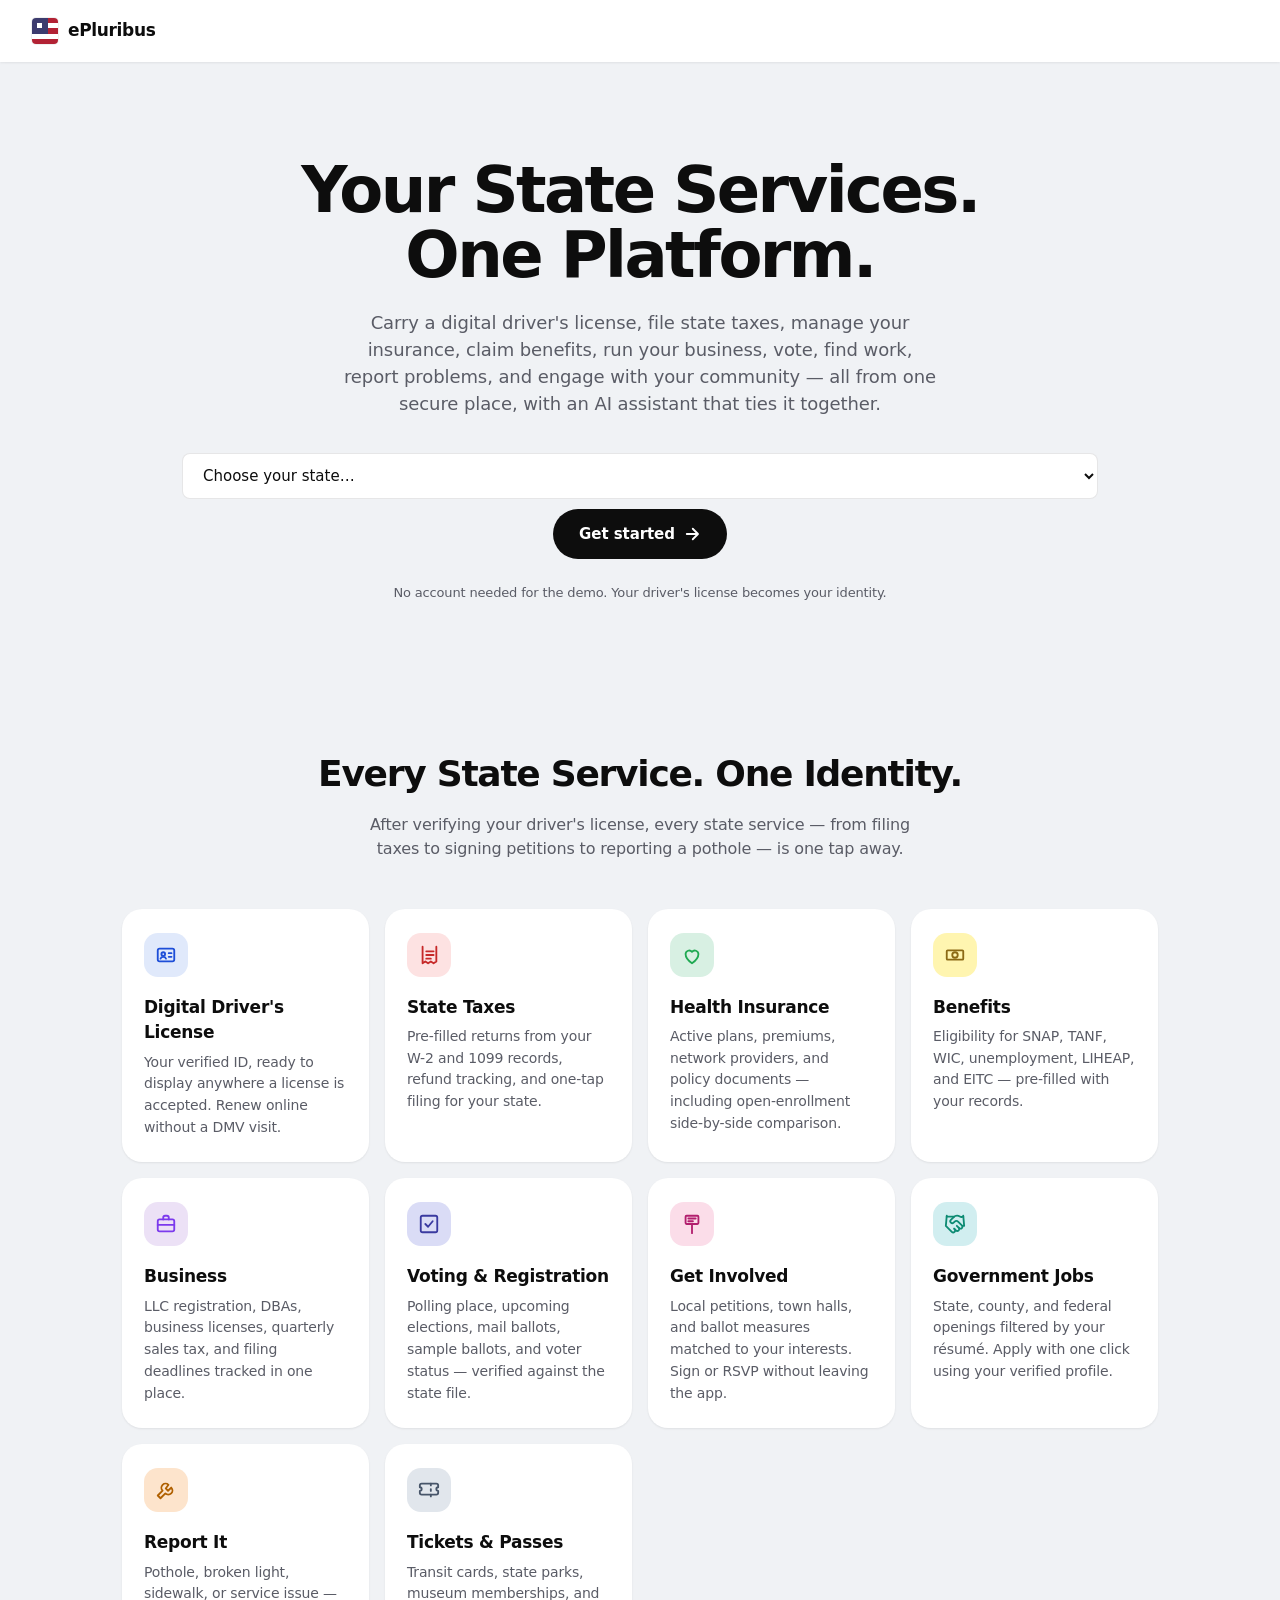
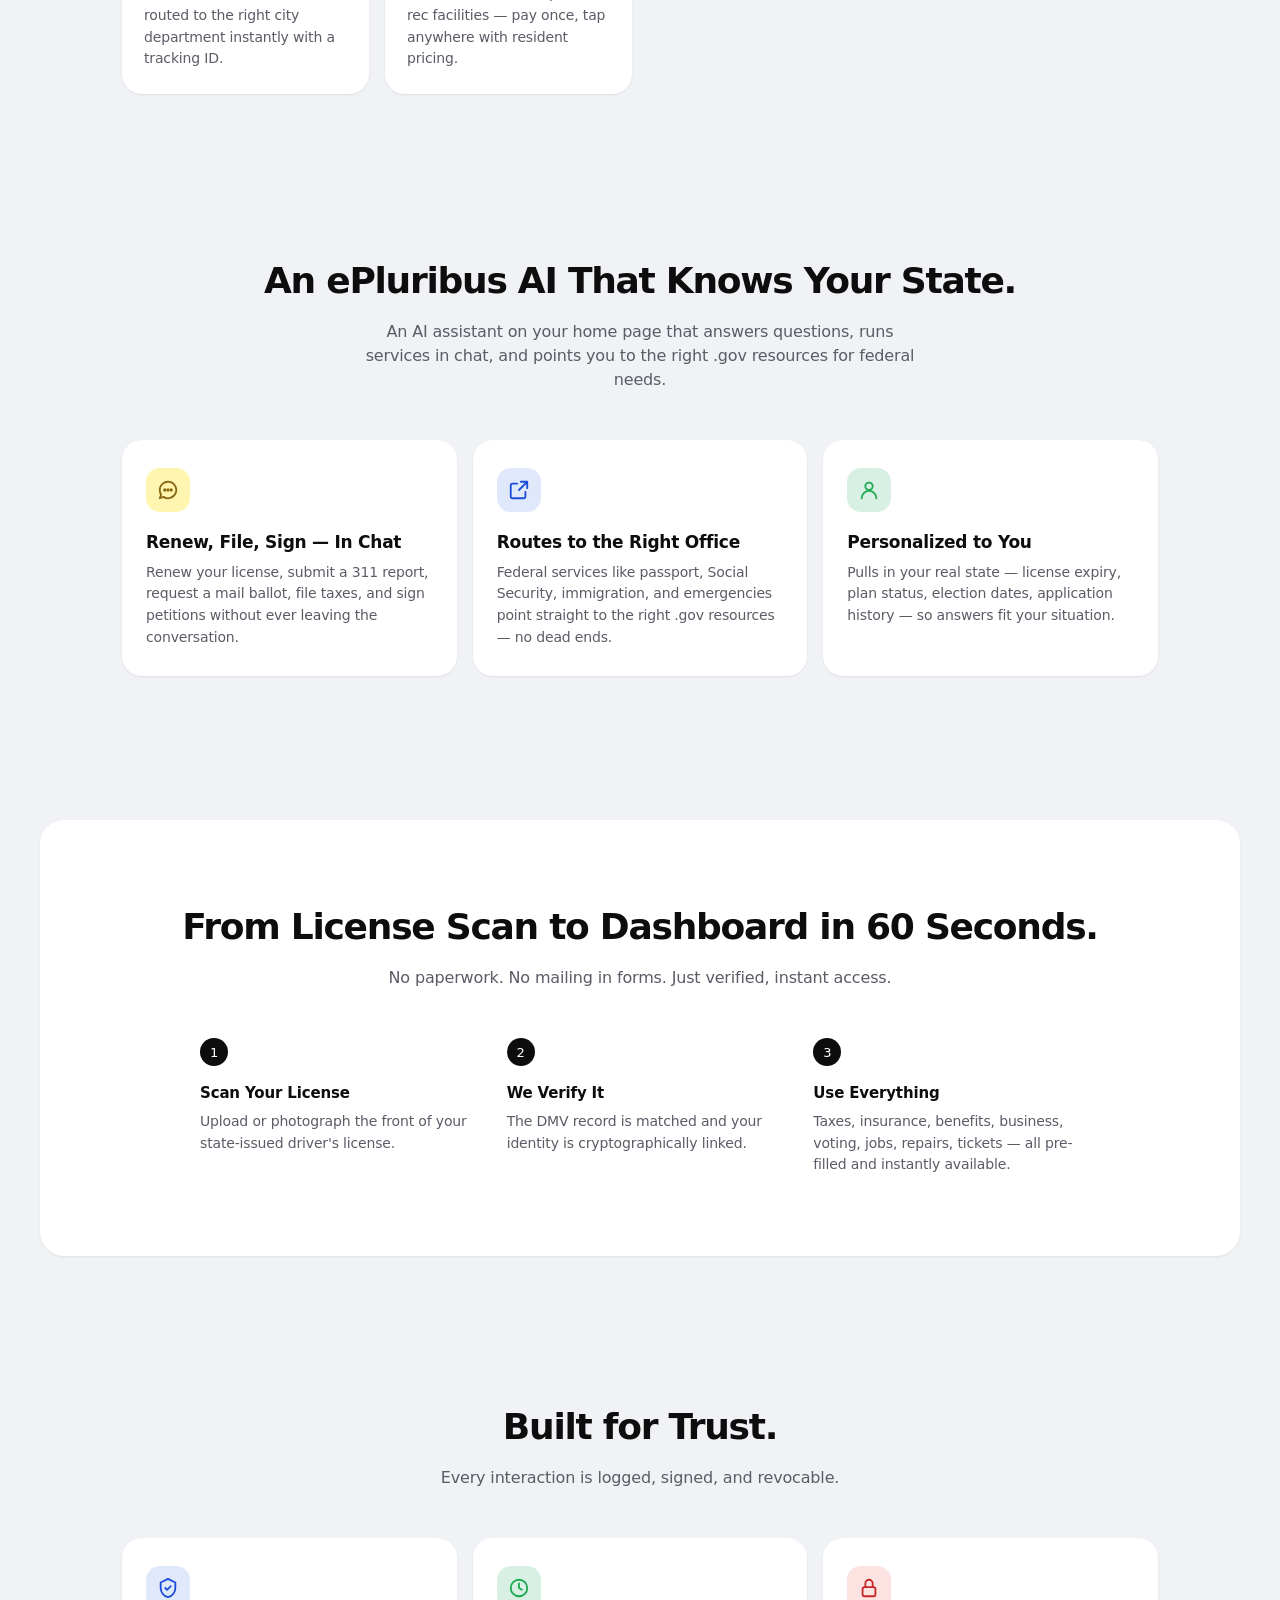
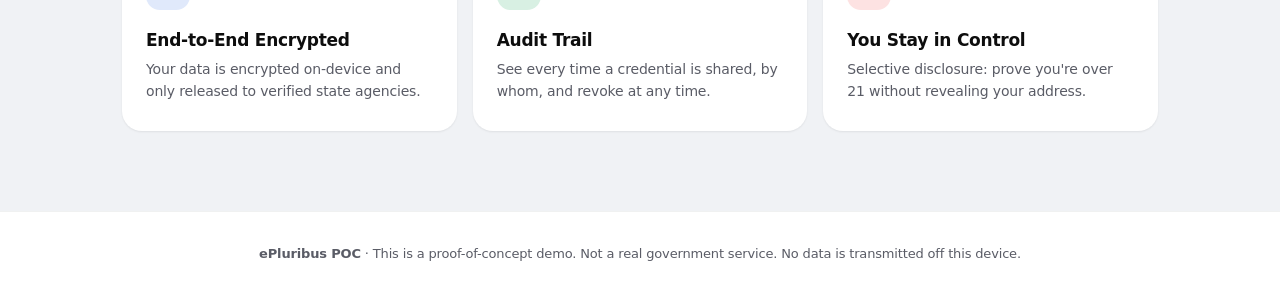
==== index.html @ 456b00ad "Initial commit: civic-usa-4 — chatbot-first dashboard variant Forked from civic-usa-3 (the tile-dash" ====
<!DOCTYPE html>
<html lang="en">
<head>
  <meta charset="UTF-8">
  <meta name="viewport" content="width=device-width, initial-scale=1.0">
  <title>ePluribus — Your state services in one place</title>
  <link rel="stylesheet" href="css/styles.css">
</head>
<body data-page="landing">
  <nav class="topnav">
    <div class="brand">
      <div class="brand-mark"><svg viewBox="0 0 25 25" xmlns="http://www.w3.org/2000/svg" aria-hidden="true"><rect width="15" height="15" fill="#3c3b6e"/><rect x="5" y="5" width="5" height="5" fill="#fff"/><rect x="15" width="10" height="5" fill="#b22234"/><rect x="15" y="5" width="10" height="5" fill="#fff"/><rect x="15" y="10" width="10" height="5" fill="#b22234"/><rect y="15" width="25" height="5" fill="#fff"/><rect y="20" width="25" height="5" fill="#b22234"/></svg></div>
      <span>ePluribus</span>
    </div>
  </nav>

  <main>
    <section class="hero">
      <h1>Your State Services.<br>One Platform.</h1>
      <p class="hero-sub">
        Carry a digital driver's license, file state taxes, manage your insurance, claim benefits, run your business, vote, find work, report problems, and engage with your community — all from one secure place, with an AI assistant that ties it together.
      </p>
      <div class="hero-cta">
        <select id="stateSelect" class="state-select" aria-label="Choose your state">
          <option value="">Choose your state…</option>
        </select>
        <button class="btn btn-primary btn-lg" onclick="startOnboarding()">
          Get started
          <svg width="18" height="18" viewBox="0 0 24 24" fill="none" stroke="currentColor" stroke-width="2.4" stroke-linecap="round" stroke-linejoin="round"><path d="M5 12h14M13 5l7 7-7 7"/></svg>
        </button>
      </div>
      <p class="text-muted text-sm mt-6">No account needed for the demo. Your driver's license becomes your identity.</p>
    </section>

    <section class="features" id="features">
      <h2 class="section-title">Every State Service. One Identity.</h2>
      <p class="section-sub">After verifying your driver's license, every state service — from filing taxes to signing petitions to reporting a pothole — is one tap away.</p>
      <div class="features-grid features-grid-flow">
        <div class="feature-card">
          <div class="feature-icon blue">
            <svg width="22" height="22" viewBox="0 0 24 24" fill="none" stroke="currentColor" stroke-width="2" stroke-linecap="round" stroke-linejoin="round"><rect x="3" y="5" width="18" height="14" rx="2"/><circle cx="9" cy="11" r="2"/><path d="M15 10h3M15 14h3M6 16c.5-1.5 2-2 3-2s2.5.5 3 2"/></svg>
          </div>
          <h3>Digital Driver's License</h3>
          <p>Your verified ID, ready to display anywhere a license is accepted. Renew online without a DMV visit.</p>
        </div>
        <div class="feature-card">
          <div class="feature-icon red">
            <svg width="22" height="22" viewBox="0 0 24 24" fill="none" stroke="currentColor" stroke-width="2" stroke-linecap="round" stroke-linejoin="round"><path d="M5 3v18l3-2 3 2 3-2 3 2 3-2V3"/><path d="M9 8h8M9 12h8M9 16h5"/></svg>
          </div>
          <h3>State Taxes</h3>
          <p>Pre-filled returns from your W-2 and 1099 records, refund tracking, and one-tap filing for your state.</p>
        </div>
        <div class="feature-card">
          <div class="feature-icon green">
            <svg width="22" height="22" viewBox="0 0 24 24" fill="none" stroke="currentColor" stroke-width="2" stroke-linecap="round" stroke-linejoin="round"><path d="M12 21s-7-4.5-7-10a4 4 0 0 1 7-2.5A4 4 0 0 1 19 11c0 5.5-7 10-7 10z"/></svg>
          </div>
          <h3>Health Insurance</h3>
          <p>Active plans, premiums, network providers, and policy documents — including open-enrollment side-by-side comparison.</p>
        </div>
        <div class="feature-card">
          <div class="feature-icon gold">
            <svg width="22" height="22" viewBox="0 0 24 24" fill="none" stroke="currentColor" stroke-width="2" stroke-linecap="round" stroke-linejoin="round"><rect x="3" y="7" width="18" height="10" rx="1"/><circle cx="12" cy="12" r="3"/></svg>
          </div>
          <h3>Benefits</h3>
          <p>Eligibility for SNAP, TANF, WIC, unemployment, LIHEAP, and EITC — pre-filled with your records.</p>
        </div>
        <div class="feature-card">
          <div class="feature-icon purple">
            <svg width="22" height="22" viewBox="0 0 24 24" fill="none" stroke="currentColor" stroke-width="2" stroke-linecap="round" stroke-linejoin="round"><rect x="3" y="7" width="18" height="13" rx="2"/><path d="M9 7V5a2 2 0 0 1 2-2h2a2 2 0 0 1 2 2v2"/><path d="M3 13h18"/></svg>
          </div>
          <h3>Business</h3>
          <p>LLC registration, DBAs, business licenses, quarterly sales tax, and filing deadlines tracked in one place.</p>
        </div>
        <div class="feature-card">
          <div class="feature-icon indigo">
            <svg width="22" height="22" viewBox="0 0 24 24" fill="none" stroke="currentColor" stroke-width="2" stroke-linecap="round" stroke-linejoin="round"><rect x="3" y="3" width="18" height="18" rx="2"/><path d="M8 12l3 3 5-6"/></svg>
          </div>
          <h3>Voting &amp; Registration</h3>
          <p>Polling place, upcoming elections, mail ballots, sample ballots, and voter status — verified against the state file.</p>
        </div>
        <div class="feature-card">
          <div class="feature-icon rose">
            <svg width="22" height="22" viewBox="0 0 24 24" fill="none" stroke="currentColor" stroke-width="2" stroke-linecap="round" stroke-linejoin="round"><rect x="5" y="3" width="14" height="9" rx="1"/><path d="M8 6h8M8 9h5"/><path d="M12 12v10"/></svg>
          </div>
          <h3>Get Involved</h3>
          <p>Local petitions, town halls, and ballot measures matched to your interests. Sign or RSVP without leaving the app.</p>
        </div>
        <div class="feature-card">
          <div class="feature-icon teal">
            <svg width="22" height="22" viewBox="0 0 24 24" fill="none" stroke="currentColor" stroke-width="2" stroke-linecap="round" stroke-linejoin="round"><path d="m11 17 2 2a1 1 0 1 0 3-3"/><path d="m14 14 2.5 2.5a1 1 0 1 0 3-3l-3.88-3.88a3 3 0 0 0-4.24 0l-.88.88a1 1 0 1 1-3-3l2.81-2.81a5.79 5.79 0 0 1 7.06-.87l.47.28a2 2 0 0 0 1.42.25L21 4"/><path d="m21 3 1 11h-2"/><path d="M3 3 2 14l6.5 6.5a1 1 0 1 0 3-3"/><path d="M3 4h8"/></svg>
          </div>
          <h3>Government Jobs</h3>
          <p>State, county, and federal openings filtered by your résumé. Apply with one click using your verified profile.</p>
        </div>
        <div class="feature-card">
          <div class="feature-icon amber">
            <svg width="22" height="22" viewBox="0 0 24 24" fill="none" stroke="currentColor" stroke-width="2" stroke-linecap="round" stroke-linejoin="round"><path d="M14.7 6.3a4.5 4.5 0 0 0-6.4 6.4L3 18l3 3 5.3-5.3a4.5 4.5 0 0 0 6.4-6.4l-3.5 3.5-2.5-2.5z"/></svg>
          </div>
          <h3>Report It</h3>
          <p>Pothole, broken light, sidewalk, or service issue — routed to the right city department instantly with a tracking ID.</p>
        </div>
        <div class="feature-card">
          <div class="feature-icon slate">
            <svg width="22" height="22" viewBox="0 0 24 24" fill="none" stroke="currentColor" stroke-width="2" stroke-linecap="round" stroke-linejoin="round"><path d="M2 9V7a2 2 0 0 1 2-2h16a2 2 0 0 1 2 2v2a2 2 0 0 0 0 4v2a2 2 0 0 1-2 2H4a2 2 0 0 1-2-2v-2a2 2 0 0 0 0-4z"/><path d="M14 5v2M14 11v2M14 17v2"/></svg>
          </div>
          <h3>Tickets &amp; Passes</h3>
          <p>Transit cards, state parks, museum memberships, and rec facilities — pay once, tap anywhere with resident pricing.</p>
        </div>
      </div>
    </section>

    <section class="features" id="assistant">
      <h2 class="section-title">An ePluribus AI That Knows Your State.</h2>
      <p class="section-sub">An AI assistant on your home page that answers questions, runs services in chat, and points you to the right .gov resources for federal needs.</p>
      <div class="features-grid">
        <div class="feature-card">
          <div class="feature-icon gold">
            <svg width="22" height="22" viewBox="0 0 24 24" fill="none" stroke="currentColor" stroke-width="2" stroke-linecap="round" stroke-linejoin="round"><path d="M3 12a9 9 0 1 1 4 7.5L3 21l1.5-4A9 9 0 0 1 3 12z"/><circle cx="8.5" cy="12" r="0.8" fill="currentColor"/><circle cx="12" cy="12" r="0.8" fill="currentColor"/><circle cx="15.5" cy="12" r="0.8" fill="currentColor"/></svg>
          </div>
          <h3>Renew, File, Sign — In Chat</h3>
          <p>Renew your license, submit a 311 report, request a mail ballot, file taxes, and sign petitions without ever leaving the conversation.</p>
        </div>
        <div class="feature-card">
          <div class="feature-icon blue">
            <svg width="22" height="22" viewBox="0 0 24 24" fill="none" stroke="currentColor" stroke-width="2" stroke-linecap="round" stroke-linejoin="round"><path d="M14 3h7v7M21 3l-9 9M10 5H5a2 2 0 0 0-2 2v12a2 2 0 0 0 2 2h12a2 2 0 0 0 2-2v-5"/></svg>
          </div>
          <h3>Routes to the Right Office</h3>
          <p>Federal services like passport, Social Security, immigration, and emergencies point straight to the right .gov resources — no dead ends.</p>
        </div>
        <div class="feature-card">
          <div class="feature-icon green">
            <svg width="22" height="22" viewBox="0 0 24 24" fill="none" stroke="currentColor" stroke-width="2" stroke-linecap="round" stroke-linejoin="round"><circle cx="12" cy="8" r="4"/><path d="M4 21a8 8 0 0 1 16 0"/></svg>
          </div>
          <h3>Personalized to You</h3>
          <p>Pulls in your real state — license expiry, plan status, election dates, application history — so answers fit your situation.</p>
        </div>
      </div>
    </section>

    <section class="howit" id="how">
      <h2 class="section-title">From License Scan to Dashboard in 60 Seconds.</h2>
      <p class="section-sub">No paperwork. No mailing in forms. Just verified, instant access.</p>
      <div class="howit-grid">
        <div class="howit-step">
          <div class="step-num">1</div>
          <h4>Scan Your License</h4>
          <p>Upload or photograph the front of your state-issued driver's license.</p>
        </div>
        <div class="howit-step">
          <div class="step-num">2</div>
          <h4>We Verify It</h4>
          <p>The DMV record is matched and your identity is cryptographically linked.</p>
        </div>
        <div class="howit-step">
          <div class="step-num">3</div>
          <h4>Use Everything</h4>
          <p>Taxes, insurance, benefits, business, voting, jobs, repairs, tickets — all pre-filled and instantly available.</p>
        </div>
      </div>
    </section>

    <section class="features" id="security">
      <h2 class="section-title">Built for Trust.</h2>
      <p class="section-sub">Every interaction is logged, signed, and revocable.</p>
      <div class="features-grid">
        <div class="feature-card">
          <div class="feature-icon blue">
            <svg width="22" height="22" viewBox="0 0 24 24" fill="none" stroke="currentColor" stroke-width="2" stroke-linecap="round" stroke-linejoin="round"><path d="M12 2l8 4v6c0 5-3.5 9-8 10-4.5-1-8-5-8-10V6z"/><polyline points="9 12 11 14 15 10"/></svg>
          </div>
          <h3>End-to-End Encrypted</h3>
          <p>Your data is encrypted on-device and only released to verified state agencies.</p>
        </div>
        <div class="feature-card">
          <div class="feature-icon green">
            <svg width="22" height="22" viewBox="0 0 24 24" fill="none" stroke="currentColor" stroke-width="2" stroke-linecap="round" stroke-linejoin="round"><circle cx="12" cy="12" r="9"/><path d="M12 7v5l3 2"/></svg>
          </div>
          <h3>Audit Trail</h3>
          <p>See every time a credential is shared, by whom, and revoke at any time.</p>
        </div>
        <div class="feature-card">
          <div class="feature-icon red">
            <svg width="22" height="22" viewBox="0 0 24 24" fill="none" stroke="currentColor" stroke-width="2" stroke-linecap="round" stroke-linejoin="round"><rect x="5" y="11" width="14" height="10" rx="2"/><path d="M8 11V7a4 4 0 0 1 8 0v4"/></svg>
          </div>
          <h3>You Stay in Control</h3>
          <p>Selective disclosure: prove you're over 21 without revealing your address.</p>
        </div>
      </div>
    </section>
  </main>

  <footer>
    <p><strong>ePluribus POC</strong> · This is a proof-of-concept demo. Not a real government service. No data is transmitted off this device.</p>
  </footer>

  <script src="js/app.js"></script>
  <script>
    (function () {
      const select = document.getElementById('stateSelect');
      const popular = document.createElement('optgroup');
      popular.label = 'Popular';
      POPULAR_STATES.forEach(c => {
        const o = document.createElement('option');
        o.value = c; o.textContent = STATES[c];
        popular.appendChild(o);
      });
      select.appendChild(popular);
      const all = document.createElement('optgroup');
      all.label = 'All states';
      Object.keys(STATES)
        .sort((a,b) => STATES[a].localeCompare(STATES[b]))
        .forEach(c => {
          const o = document.createElement('option');
          o.value = c; o.textContent = STATES[c];
          all.appendChild(o);
        });
      select.appendChild(all);
      const prev = sessionStorage.getItem('civic_state');
      if (prev) select.value = prev;
    })();

    function startOnboarding() {
      const s = document.getElementById('stateSelect').value;
      if (!s) {
        document.getElementById('stateSelect').focus();
        document.getElementById('stateSelect').style.borderColor = 'var(--accent)';
        return;
      }
      setState(s);
      window.location.href = 'scan.html';
    }
  </script>
</body>
</html>
---- css/styles.css ----
:root {
  /* === Diia-inspired design tokens === */
  /* Pure white tiles floating on cool light gray with soft drop shadows.
     Yellow (#FFD500, the Ukrainian flag yellow) is the bold accent for CTAs;
     true black is the primary action color. Hairline gray borders are
     replaced with elevation shadows. Typography leans bolder and a touch
     larger to match Diia's confident, large-type feel. */

  /* Brand & accent */
  --diia-yellow: #FFD500;
  --diia-yellow-soft: #FFF5B0;
  --diia-yellow-dark: #E6BD00;
  --diia-black: #0d0d0d;
  --diia-black-soft: #2a2a2a;

  /* Surfaces — pure white tiles on a soft cool-gray page bg */
  --bg: #f0f2f5;
  --bg-alt: #e8eaee;
  --surface: #ffffff;
  --surface-1: #ffffff;
  --surface-2: #f7f8fa;
  --surface-3: #eff1f4;

  /* Text */
  --text: #0d0d0d;
  --text-muted: #5a5c66;
  --text-subtle: #9498a4;

  /* Status — bold, Diia-esque */
  --success: #1fa952;
  --warning: #ffa800;
  --danger:  #e03131;

  /* Radii — moderate, not Material-massive */
  --radius-sm: 8px;
  --radius: 14px;
  --radius-lg: 20px;
  --radius-xl: 24px;
  --radius-pill: 999px;

  /* Soft Diia drop shadows — distinct cards floating */
  --shadow-1: 0 1px 2px rgba(15, 17, 26, 0.04), 0 1px 3px rgba(15, 17, 26, 0.04);
  --shadow-2: 0 2px 6px rgba(15, 17, 26, 0.06), 0 8px 16px rgba(15, 17, 26, 0.04);
  --shadow-3: 0 4px 10px rgba(15, 17, 26, 0.06), 0 12px 32px rgba(15, 17, 26, 0.10);
  --shadow-4: 0 8px 16px rgba(15, 17, 26, 0.08), 0 24px 48px rgba(15, 17, 26, 0.12);

  /* Legacy aliases */
  --primary: var(--diia-black);
  --primary-dark: #000000;
  --primary-light: var(--diia-black-soft);
  --accent: var(--diia-yellow);
  --gold: var(--diia-yellow);
  --border: rgba(15, 17, 26, 0.06);
  --border-strong: rgba(15, 17, 26, 0.10);
  --shadow-sm: var(--shadow-1);
  --shadow:    var(--shadow-2);
  --shadow-lg: var(--shadow-3);
}

* { box-sizing: border-box; margin: 0; padding: 0; }
html, body { height: 100%; }

body {
  font-family: "e-Ukraine", "Inter", -apple-system, BlinkMacSystemFont, "Segoe UI", Roboto, system-ui, sans-serif;
  background: var(--bg);
  color: var(--text);
  line-height: 1.5;
  -webkit-font-smoothing: antialiased;
  letter-spacing: -0.01em;
}

a { color: var(--text); text-decoration: none; }
a:hover { color: var(--primary); }

/* === Top Nav (landing/scan) === */
.topnav {
  display: flex;
  align-items: center;
  justify-content: space-between;
  padding: 18px 32px;
  background: var(--surface);
  backdrop-filter: saturate(140%) blur(8px);
  -webkit-backdrop-filter: saturate(140%) blur(8px);
  border-bottom: none;
  box-shadow: var(--shadow-1);
  position: sticky;
  top: 0;
  z-index: 20;
}
.brand {
  display: flex;
  align-items: center;
  gap: 10px;
  font-weight: 600;
  font-size: 17px;
  color: var(--text);
  letter-spacing: -0.02em;
}
.brand-mark {
  width: 26px;
  height: 26px;
  flex-shrink: 0;
  border-radius: 4px;
  overflow: hidden;
  box-shadow: 0 0 0 1px rgba(0,0,0,0.06);
}
.brand-mark svg {
  display: block;
  width: 100%;
  height: 100%;
  shape-rendering: crispEdges;
}
.brand-state {
  color: var(--license-accent, var(--text-muted));
  font-weight: 700;
  font-size: 14px;
  letter-spacing: 0.04em;
  margin-left: 2px;
  padding: 1px 6px;
  border-radius: 4px;
  background: color-mix(in srgb, var(--license-accent, var(--text)) 14%, transparent);
}
.topnav-links { display: flex; gap: 28px; }
.topnav-links a { color: var(--text-muted); font-weight: 500; font-size: 14px; }
.topnav-links a:hover { color: var(--text); }

/* === Buttons === Diia-style: bold black primary, yellow accent CTA */
.btn {
  display: inline-flex;
  align-items: center;
  justify-content: center;
  gap: 8px;
  padding: 12px 22px;
  border: none;
  border-radius: var(--radius-pill);
  font: inherit;
  font-weight: 600;
  font-size: 14px;
  cursor: pointer;
  transition: background 0.15s ease, box-shadow 0.18s ease, transform 0.18s ease, color 0.15s ease;
  text-decoration: none;
  white-space: nowrap;
  letter-spacing: -0.005em;
}
.btn:hover { text-decoration: none; }
.btn-primary { background: var(--diia-black); color: white; }
.btn-primary:hover { background: #000; box-shadow: var(--shadow-2); }
.btn-secondary {
  background: var(--surface);
  color: var(--text);
  box-shadow: var(--shadow-1);
}
.btn-secondary:hover { box-shadow: var(--shadow-2); transform: translateY(-1px); }
.btn-ghost { background: transparent; color: var(--text); font-weight: 500; }
.btn-ghost:hover { background: var(--surface-2); }
/* Bold yellow CTA — use for the most important call-to-action on a screen */
.btn-accent { background: var(--license-accent, #c9a227); color: white; }
.btn-accent:hover {
  background: color-mix(in srgb, var(--license-accent, #c9a227) 88%, black);
  box-shadow: var(--shadow-2);
}
.btn-lg { padding: 14px 26px; font-size: 15px; }
.btn-block { width: 100%; }

/* === Hero === */
.hero {
  padding: 96px 32px 64px;
  max-width: 980px;
  margin: 0 auto;
  text-align: center;
}
.hero-eyebrow {
  display: inline-block;
  padding: 6px 14px;
  background: color-mix(in srgb, var(--license-accent, #c9a227) 22%, white);
  color: color-mix(in srgb, var(--license-accent, #c9a227) 70%, var(--diia-black));
  border-radius: var(--radius-pill);
  font-weight: 700;
  font-size: 12px;
  letter-spacing: 0.02em;
  text-transform: uppercase;
  margin-bottom: 24px;
  border: none;
}
.hero h1 {
  font-size: 64px;
  line-height: 1.02;
  font-weight: 800;
  letter-spacing: -0.04em;
  margin-bottom: 20px;
  color: var(--text);
}
.hero-sub {
  font-size: 18px;
  color: var(--text-muted);
  max-width: 600px;
  margin: 0 auto 36px;
  letter-spacing: -0.005em;
}
.hero-cta {
  display: flex;
  gap: 10px;
  justify-content: center;
  flex-wrap: wrap;
  align-items: center;
}
.state-select {
  padding: 12px 16px;
  font-size: 15px;
  border-radius: var(--radius-sm);
  border: 1px solid var(--border-strong);
  background: white;
  font-family: inherit;
  min-width: 240px;
  cursor: pointer;
  transition: border-color 0.15s ease;
}
.state-select:hover { border-color: var(--text); }

/* === Features Grid === */
.features {
  padding: 80px 32px;
  max-width: 1100px;
  margin: 0 auto;
}
.features-grid {
  display: grid;
  grid-template-columns: repeat(auto-fit, minmax(240px, 1fr));
  gap: 16px;
  margin-top: 48px;
  background: transparent;
  border: none;
  border-radius: 0;
  overflow: visible;
}
.feature-card {
  background: var(--surface);
  padding: 28px 24px;
  border-radius: var(--radius-lg);
  border: none;
  box-shadow: var(--shadow-1);
  transition: box-shadow 0.18s ease, transform 0.18s ease;
}
.feature-card:hover { box-shadow: var(--shadow-3); transform: translateY(-2px); background: var(--surface); }

.features-grid.features-grid-flow {
  gap: 16px;
  grid-template-columns: repeat(auto-fit, minmax(208px, 1fr));
}
.features-grid.features-grid-flow .feature-card { padding: 24px 22px; }
.feature-icon {
  width: 44px;
  height: 44px;
  border-radius: 14px;
  display: grid;
  place-items: center;
  margin-bottom: 18px;
  background: color-mix(in srgb, var(--license-accent, #c9a227) 18%, white);
  color: color-mix(in srgb, var(--license-accent, #c9a227) 70%, var(--diia-black));
  border: none;
}
.feature-icon.blue   { background: #e0e9fb; color: #1d4ed8; }
.feature-icon.red    { background: #fde2e2; color: #c62828; }
.feature-icon.green  { background: #d8f0e3; color: #1fa952; }
.feature-icon.gold   { background: #fff5b0; color: #8b6914; }
.feature-icon.purple { background: #ece1f6; color: #7c3aed; }
.feature-icon.teal   { background: #d1eef0; color: #0d8b73; }
.feature-icon.amber  { background: #fde4cc; color: #b06000; }
.feature-icon.rose   { background: #fbdde9; color: #b21f6e; }
.feature-icon.indigo { background: #dadcf6; color: #3a3aa0; }
.feature-icon.slate  { background: #e1e6ec; color: #475569; }
.feature-card h3 {
  font-size: 17px;
  font-weight: 700;
  margin-bottom: 6px;
  letter-spacing: -0.015em;
}
.feature-card p {
  color: var(--text-muted);
  font-size: 14px;
  line-height: 1.55;
}

.section-title {
  font-size: 36px;
  font-weight: 800;
  letter-spacing: -0.035em;
  text-align: center;
  margin-bottom: 12px;
  color: var(--text);
}
.section-sub {
  text-align: center;
  color: var(--text-muted);
  font-size: 16px;
  max-width: 560px;
  margin: 0 auto;
}

/* === How it works === */
.howit {
  background: var(--surface);
  padding: 80px 32px;
  border-top: none;
  border-bottom: none;
  box-shadow: var(--shadow-1);
  border-radius: var(--radius-xl);
  margin: 64px 24px;
  max-width: 1200px;
  margin-left: auto;
  margin-right: auto;
}
.howit-grid {
  max-width: 880px;
  margin: 48px auto 0;
  display: grid;
  grid-template-columns: repeat(3, 1fr);
  gap: 40px;
}
.howit-step .step-num {
  width: 28px; height: 28px;
  border-radius: 50%;
  background: var(--text);
  color: white;
  display: grid; place-items: center;
  font-weight: 500;
  font-size: 13px;
  margin-bottom: 16px;
}
.howit-step h4 {
  font-size: 15px;
  font-weight: 600;
  margin-bottom: 6px;
  letter-spacing: -0.01em;
}
.howit-step p { color: var(--text-muted); font-size: 14px; line-height: 1.55; }

footer {
  padding: 32px;
  text-align: center;
  color: var(--text-muted);
  font-size: 13px;
  background: white;
  border-top: 1px solid var(--border);
}

/* === Scan Page === */
.scan-page {
  max-width: 720px;
  margin: 64px auto;
  padding: 0 24px;
}
.scan-steps {
  display: flex;
  justify-content: center;
  gap: 20px;
  margin-bottom: 36px;
  flex-wrap: wrap;
}
.scan-step-indicator {
  display: flex;
  align-items: center;
  gap: 10px;
  color: var(--text-subtle);
  font-weight: 500;
  font-size: 13px;
}
.scan-step-indicator .num {
  width: 22px;
  height: 22px;
  border-radius: 50%;
  background: var(--bg-alt);
  display: grid;
  place-items: center;
  font-weight: 600;
  font-size: 11px;
  border: 1px solid var(--border);
}
.scan-step-indicator.active { color: var(--text); }
.scan-step-indicator.active .num { background: var(--text); color: white; border-color: var(--text); }
.scan-step-indicator.done .num { background: var(--success); color: white; border-color: var(--success); }

.scan-card {
  background: white;
  border-radius: var(--radius-xl);
  padding: 40px;
  border: 1px solid var(--border);
}
.scan-card h2 {
  font-size: 24px;
  font-weight: 600;
  margin-bottom: 8px;
  letter-spacing: -0.02em;
}
.scan-card .lead { color: var(--text-muted); margin-bottom: 28px; font-size: 15px; }

.dropzone {
  border: 1px dashed var(--border-strong);
  border-radius: var(--radius-lg);
  padding: 56px 32px;
  text-align: center;
  cursor: pointer;
  transition: border-color 0.15s ease, background 0.15s ease;
  background: var(--bg);
}
.dropzone:hover, .dropzone.drag {
  border-color: var(--text);
  background: var(--bg-alt);
}
.dropzone-icon {
  width: 44px;
  height: 44px;
  margin: 0 auto 14px;
  background: white;
  border-radius: 10px;
  display: grid;
  place-items: center;
  color: var(--text);
  border: 1px solid var(--border);
}
.dropzone h3 { font-size: 15px; font-weight: 600; margin-bottom: 4px; letter-spacing: -0.01em; }
.dropzone p { color: var(--text-muted); font-size: 13px; }

.scan-or {
  text-align: center;
  margin: 24px 0;
  color: var(--text-subtle);
  font-size: 11px;
  text-transform: uppercase;
  letter-spacing: 0.12em;
  position: relative;
}
.scan-or::before, .scan-or::after {
  content: "";
  position: absolute;
  top: 50%;
  width: 42%;
  height: 1px;
  background: var(--border);
}
.scan-or::before { left: 0; }
.scan-or::after { right: 0; }

/* === Scan animation === */
.scan-progress { text-align: center; padding: 20px 0; }
.scan-anim {
  width: 280px;
  height: 170px;
  background: linear-gradient(135deg, #0b3d91 0%, #1e3a8a 60%, #0a0a0a 100%);
  border-radius: 12px;
  margin: 0 auto 24px;
  position: relative;
  overflow: hidden;
}
.scan-anim::before {
  content: "";
  position: absolute;
  inset: 12px;
  border: 1px dashed rgba(255,255,255,0.25);
  border-radius: 6px;
}
.scan-anim::after {
  content: "";
  position: absolute;
  top: 0; left: 0; right: 0;
  height: 2px;
  background: linear-gradient(90deg, transparent, rgba(255,255,255,0.9), transparent);
  box-shadow: 0 0 16px rgba(255,255,255,0.5);
  animation: scan 2s linear infinite;
}
@keyframes scan {
  0%   { top: 0; opacity: 1; }
  50%  { top: calc(100% - 2px); opacity: 1; }
  51%  { opacity: 0; }
  100% { top: 0; opacity: 0; }
}
.progress-bar {
  width: 100%;
  height: 4px;
  background: var(--bg-alt);
  border-radius: 100px;
  overflow: hidden;
  margin: 16px 0 8px;
}
.progress-fill {
  height: 100%;
  background: var(--text);
  border-radius: 100px;
  width: 0;
  transition: width 0.4s ease;
}
.scan-status {
  color: var(--text-muted);
  font-size: 13px;
}

/* Each info-field is its own white tile; container is transparent. */
.scanned-info {
  display: flex;
  flex-wrap: wrap;
  gap: 8px;
  margin: 20px 0;
  background: transparent;
  border: none;
  border-radius: 0;
  overflow: visible;
}
.info-field {
  background: var(--surface-2);
  padding: 14px 16px;
  border-radius: var(--radius);
  flex: 1 1 calc(50% - 4px);
  min-width: 200px;
}
.info-field.full { flex-basis: 100%; }
.info-field label {
  display: block;
  font-size: 11px;
  color: var(--text-muted);
  font-weight: 500;
  text-transform: uppercase;
  letter-spacing: 0.06em;
  margin-bottom: 4px;
}
.info-field .value { font-weight: 500; font-size: 14px; }

/* === Dashboard / app shell === */
.app {
  display: grid;
  grid-template-columns: 64px 1fr;
  min-height: 100vh;
}
.sidebar {
  background: var(--surface);
  border-right: none;
  display: flex;
  flex-direction: column;
  padding: 18px 12px;
  position: sticky;
  top: 0;
  height: 100vh;
  width: 72px;
  overflow: hidden;
  z-index: 50;
  box-shadow: var(--shadow-1);
  transition: width 0.2s ease, box-shadow 0.2s ease;
}
.sidebar:hover {
  width: 240px;
  box-shadow: var(--shadow-3);
}
.sidebar .brand span,
.sidebar nav a span,
.user-info,
.sidebar .signout {
  opacity: 0;
  transition: opacity 0.12s ease;
  pointer-events: none;
}
.sidebar:hover .brand span,
.sidebar:hover nav a span,
.sidebar:hover .user-info,
.sidebar:hover .signout {
  opacity: 1;
  pointer-events: auto;
}
/* Labels shrink to fit whatever flex space is available — at sidebar width
   64px, min-width:0 lets them collapse to 0 (icon visible alone); at 232px
   they expand to text width. white-space:nowrap prevents long labels from
   wrapping to multiple lines (which would inflate row height). The layout
   stays stable across hover, so only width + opacity transition. */
.sidebar .brand > span,
.sidebar nav a > span,
.user-info {
  min-width: 0;
  overflow: hidden;
  white-space: nowrap;
}
.sidebar .brand { padding: 4px 11px 12px; }
.sidebar nav { flex: 1; }
.sidebar nav a {
  display: flex;
  align-items: center;
  gap: 14px;
  padding: 10px 14px;
  border-radius: var(--radius-pill);
  color: var(--text-muted);
  font-weight: 600;
  font-size: 14px;
  margin-bottom: 2px;
  transition: background 0.15s ease, color 0.15s ease;
  letter-spacing: -0.005em;
}
.sidebar nav a:hover { background: var(--surface-2); color: var(--text); text-decoration: none; }
.sidebar nav a.active {
  background: color-mix(in srgb, var(--license-accent, #c9a227) 22%, white);
  color: color-mix(in srgb, var(--license-accent, #c9a227) 70%, var(--diia-black));
  font-weight: 700;
  box-shadow: none;
  border: none;
}
.sidebar nav a.active svg { color: color-mix(in srgb, var(--license-accent, #c9a227) 70%, var(--diia-black)); opacity: 1; }
.sidebar nav a svg { flex-shrink: 0; opacity: 0.9; }

.user-card {
  background: var(--surface-2);
  border: none;
  border-radius: var(--radius);
  padding: 10px;
  display: flex;
  align-items: center;
  gap: 10px;
  transition: background 0.15s ease, border-color 0.15s ease, padding 0.15s ease;
}
.sidebar:not(:hover) .user-card {
  background: transparent;
  border-color: transparent;
  padding: 4px 9px;
}
.avatar {
  width: 30px;
  height: 30px;
  border-radius: 50%;
  background: linear-gradient(135deg,
    var(--license-deep, var(--text)) 0%,
    var(--license-accent, var(--text)) 100%);
  color: white;
  box-shadow: inset 0 1px 0 rgba(255,255,255,0.18);
  display: grid;
  place-items: center;
  font-weight: 600;
  font-size: 12px;
  flex-shrink: 0;
}
.user-info { flex: 1; min-width: 0; }
.user-info .name {
  font-weight: 500;
  font-size: 13px;
  overflow: hidden;
  text-overflow: ellipsis;
  white-space: nowrap;
}
.user-info .state {
  font-size: 12px;
  color: var(--text-muted);
  display: flex;
  align-items: center;
  gap: 6px;
}
.state-flag-chip {
  display: inline-block;
  width: 22px;
  height: 14px;
  flex-shrink: 0;
  border-radius: 2px;
  background-size: cover;
  background-position: center;
  background-color: var(--bg-alt);
  box-shadow: 0 0 0 1px rgba(0,0,0,0.10), 0 1px 1px rgba(0,0,0,0.06);
}

.main-content {
  padding: 36px 44px 60px;
  max-width: 1200px;
  width: 100%;
  position: relative;
  isolation: isolate;
}
.main-content::before {
  content: "";
  position: absolute;
  top: 0;
  left: 0;
  right: 0;
  height: 3px;
  background: var(--license-accent, var(--border));
  z-index: 1;
}
.page-header {
  display: flex;
  align-items: flex-end;
  justify-content: space-between;
  margin-bottom: 32px;
  gap: 20px;
  flex-wrap: wrap;
}
.page-title h1 {
  font-size: 26px;
  letter-spacing: -0.025em;
  font-weight: 600;
}
.page-title p { color: var(--text-muted); margin-top: 4px; font-size: 14px; }

/* === Cards & layout === */
.card {
  background: var(--surface);
  border-radius: var(--radius-lg);
  padding: 24px;
  border: none;
  box-shadow: var(--shadow-1);
}
.card-header {
  display: flex;
  align-items: center;
  justify-content: space-between;
  margin-bottom: 16px;
}
.card-title { font-size: 14px; font-weight: 600; letter-spacing: -0.005em; }
.card-link { font-size: 13px; color: var(--text-muted); }
.card-link:hover { color: var(--text); }

.grid-2 { display: grid; grid-template-columns: repeat(2, 1fr); gap: 16px; }
.grid-3 { display: grid; grid-template-columns: repeat(3, 1fr); gap: 14px; }
.grid-4 { display: grid; grid-template-columns: repeat(4, 1fr); gap: 12px; }
@media (max-width: 900px) {
  .grid-2, .grid-3, .grid-4 { grid-template-columns: 1fr; }
}

.stat {
  background: var(--surface);
  padding: 18px 20px;
  border-radius: var(--radius);
  border: none;
  box-shadow: var(--shadow-1);
}
.stat-label { font-size: 12px; color: var(--text-muted); font-weight: 500; text-transform: uppercase; letter-spacing: 0.04em; }
.stat-value {
  font-size: 28px;
  font-weight: 700;
  margin-top: 6px;
  letter-spacing: -0.03em;
}
.stat-trend {
  font-size: 12px;
  font-weight: 500;
  margin-top: 4px;
  display: inline-flex;
  align-items: center;
  gap: 4px;
}
.stat-trend.up { color: var(--success); }
.stat-trend.down { color: var(--danger); }

/* === Service cards (dashboard) === */
.services {
  display: grid;
  grid-template-columns: repeat(auto-fit, minmax(220px, 1fr));
  gap: 12px;
}
.service-card {
  background: var(--surface);
  padding: 22px;
  border-radius: var(--radius-lg);
  border: none;
  box-shadow: var(--shadow-1);
  cursor: pointer;
  transition: box-shadow 0.18s ease, transform 0.18s ease;
  display: block;
  color: inherit;
}
.service-card:hover {
  box-shadow: var(--shadow-3);
  transform: translateY(-2px);
  text-decoration: none;
}
.service-icon {
  width: 44px;
  height: 44px;
  border-radius: 14px;
  display: grid;
  place-items: center;
  margin-bottom: 18px;
  /* Default falls back to a soft tint of the citizen's state-themed accent */
  background: color-mix(in srgb, var(--license-accent, #c9a227) 18%, white);
  color: color-mix(in srgb, var(--license-accent, #c9a227) 70%, var(--diia-black));
  border: none;
}
.service-icon.blue   { background: #e0e9fb; color: #1d4ed8; }
.service-icon.red    { background: #fde2e2; color: #c62828; }
.service-icon.green  { background: #d8f0e3; color: #1fa952; }
.service-icon.gold   { background: #fff5b0; color: #8b6914; }
.service-icon.purple { background: #ece1f6; color: #7c3aed; }
.service-icon.teal   { background: #d1eef0; color: #0d8b73; }
.service-icon.amber  { background: #fde4cc; color: #b06000; }
.service-icon.rose   { background: #fbdde9; color: #b21f6e; }
.service-icon.indigo { background: #dadcf6; color: #3a3aa0; }
.service-icon.slate  { background: #e1e6ec; color: #475569; }
.service-card h3 {
  font-size: 16px;
  font-weight: 700;
  margin-bottom: 4px;
  letter-spacing: -0.015em;
}
.service-card p { color: var(--text-muted); font-size: 13px; line-height: 1.5; }

/* === Digital License Card === */
.license-wrap {
  display: flex;
  flex-direction: column;
  align-items: flex-start;
  gap: 20px;
}
.license-card {
  width: 100%;
  max-width: 520px;
  aspect-ratio: 1.586 / 1;
  border-radius: 16px;
  background:
    radial-gradient(circle at 12% -10%, rgba(180, 200, 255, 0.14) 0%, transparent 45%),
    radial-gradient(circle at 95% 105%, rgba(0, 0, 20, 0.55) 0%, transparent 55%),
    repeating-linear-gradient(22deg, transparent 0 6px, rgba(255,255,255,0.025) 6px 7px),
    linear-gradient(135deg, var(--license-deep, #0a1138) 0%, #06092a 100%);
  color: white;
  padding: 22px 24px;
  position: relative;
  box-shadow:
    inset 0 1px 0 rgba(255,255,255,0.10),
    inset 0 -1px 0 rgba(0,0,0,0.30),
    0 1px 2px rgba(15,23,42,0.20),
    0 12px 32px rgba(11,61,145,0.22),
    0 24px 60px rgba(15,23,42,0.22);
  overflow: hidden;
  font-family: -apple-system, "Segoe UI", sans-serif;
  transition: transform 0.2s ease, box-shadow 0.2s ease;
  isolation: isolate;
}
.license-card:hover {
  transform: translateY(-2px);
  box-shadow:
    inset 0 1px 0 rgba(255,255,255,0.10),
    inset 0 -1px 0 rgba(0,0,0,0.30),
    0 1px 2px rgba(15,23,42,0.20),
    0 18px 40px rgba(11,61,145,0.28),
    0 32px 80px rgba(15,23,42,0.28);
}
.license-card::before {
  content: "";
  position: absolute;
  top: -40%; right: -20%;
  width: 360px; height: 360px;
  background: radial-gradient(circle, rgba(255,255,255,0.08) 0%, transparent 60%);
  pointer-events: none;
  z-index: 1;
}
.license-card::after {
  content: "";
  position: absolute;
  bottom: -50%; left: -20%;
  width: 280px; height: 280px;
  background: radial-gradient(circle, rgba(200,16,46,0.10) 0%, transparent 60%);
  pointer-events: none;
  z-index: 1;
}

.license-glyph {
  position: absolute;
  inset: 0;
  background-size: cover;
  background-position: center;
  background-repeat: no-repeat;
  opacity: 0.55;
  pointer-events: none;
  z-index: 0;
  border-radius: inherit;
  filter: saturate(0.85);
}
.license-scrim {
  position: absolute;
  inset: 0;
  border-radius: inherit;
  pointer-events: none;
  z-index: 1;
  background:
    linear-gradient(180deg,
      rgba(8, 12, 35, 0.35) 0%,
      rgba(8, 12, 35, 0.05) 18%,
      rgba(8, 12, 35, 0.05) 50%,
      rgba(8, 12, 35, 0.65) 100%);
}

.license-state {
  font-size: 14px;
  font-weight: 600;
  text-transform: uppercase;
  letter-spacing: 0.10em;
  position: relative;
  z-index: 2;
  display: inline-block;
  padding-bottom: 3px;
  border-bottom: 1px solid var(--license-accent, rgba(255,255,255,0.4));
}
.license-type {
  font-size: 10px;
  opacity: 0.7;
  text-transform: uppercase;
  letter-spacing: 0.14em;
  margin-top: 4px;
  font-weight: 500;
  position: relative;
  z-index: 2;
}

.passport-flag {
  position: absolute;
  top: 18px;
  right: 22px;
  width: 38px;
  height: 20px;
  border-radius: 2px;
  overflow: hidden;
  box-shadow: 0 1px 2px rgba(0,0,0,0.35), inset 0 0 0 0.5px rgba(0,0,0,0.15);
  z-index: 2;
}

.license-portrait {
  width: 78px;
  height: 96px;
  border-radius: 6px;
  background: linear-gradient(180deg,
    color-mix(in srgb, var(--license-accent, #c9a227) 28%, #2a3548) 0%,
    #1a2236 100%);
  position: absolute;
  top: 96px; left: 24px;
  display: grid;
  place-items: center;
  font-size: 24px;
  font-weight: 600;
  color: rgba(255,255,255,0.92);
  letter-spacing: 0.05em;
  box-shadow:
    inset 0 0 0 1px rgba(255,255,255,0.18),
    inset 0 -16px 24px rgba(0,0,0,0.30),
    0 1px 2px rgba(0,0,0,0.35);
  z-index: 3;
  text-shadow: 0 1px 2px rgba(0,0,0,0.4);
}

.license-fields {
  position: absolute;
  top: 96px;
  left: 116px;
  right: 24px;
  z-index: 3;
}
.license-name {
  font-size: 18px;
  font-weight: 600;
  letter-spacing: 0.02em;
  margin-bottom: 2px;
  white-space: nowrap;
  overflow: hidden;
  text-overflow: ellipsis;
  color: rgba(255,255,255,0.96);
  text-shadow: 0 1px 0 rgba(0,0,0,0.30), 0 0 1px rgba(255,255,255,0.12);
}
.license-address {
  font-size: 14px;
  font-weight: 500;
  letter-spacing: 0.05em;
  color: rgba(255,255,255,0.72);
  margin-bottom: 12px;
  white-space: nowrap;
  overflow: hidden;
  text-overflow: ellipsis;
  font-family: ui-monospace, "SF Mono", Menlo, Consolas, monospace;
}
/* Meta fields fill the empty bottom half of the card in a 4-column grid.
   minmax(0, 1fr) forces truly equal columns regardless of content width
   (otherwise long labels like "Date of Birth" can stretch their cell). */
.license-meta {
  position: absolute;
  left: 24px;
  right: 24px;
  bottom: 22px;
  z-index: 3;
  display: grid;
  grid-template-columns: repeat(4, minmax(0, 1fr));
  gap: 18px 24px;
}
.license-meta > div { line-height: 1.15; min-width: 0; }
.license-meta span {
  display: block;
  font-size: 9px;
  letter-spacing: 0.14em;
  text-transform: uppercase;
  opacity: 0.6;
  margin-bottom: 4px;
  font-weight: 500;
  color: rgba(255,255,255,0.95);
}
.license-meta strong {
  display: block;
  font-size: 14px;
  font-weight: 600;
  letter-spacing: 0.02em;
  color: rgba(255,255,255,0.96);
  font-feature-settings: "tnum";
  white-space: nowrap;
}

.license-num-line {
  margin-top: 6px;
  display: flex;
  align-items: baseline;
  gap: 8px;
}
.license-num-line span {
  font-size: 9px;
  letter-spacing: 0.20em;
  text-transform: uppercase;
  opacity: 0.65;
  font-weight: 600;
  color: rgba(255,255,255,0.85);
}
.license-num-line strong {
  font-size: 14px;
  font-weight: 600;
  letter-spacing: 0.02em;
  color: rgba(255,255,255,0.96);
  font-feature-settings: "tnum";
  white-space: nowrap;
}

/* Flip mechanics: front + back card share the .license-card styling but
   sit absolutely inside the .license-flip-inner; on .flipped the inner
   rotates 180deg around Y, swapping which face is visible. */
.license-flip {
  width: 100%;
  max-width: 520px;
  aspect-ratio: 1.586 / 1;
  perspective: 1400px;
  position: relative;
}
.license-flip-inner {
  position: relative;
  width: 100%;
  height: 100%;
  transform-style: preserve-3d;
  transition: transform 0.75s cubic-bezier(0.4, 0.0, 0.2, 1);
}
.license-flip.flipped .license-flip-inner {
  transform: rotateY(180deg);
}
.license-flip > .license-flip-inner > .license-card {
  position: absolute;
  inset: 0;
  width: 100%;
  height: 100%;
  max-width: none;
  aspect-ratio: auto;
  margin: 0;
  -webkit-backface-visibility: hidden;
  backface-visibility: hidden;
}
.license-flip.flipped .license-front { pointer-events: none; }
.license-flip:not(.flipped) .license-back { pointer-events: none; }

/* Back face — simplified, dark blue, QR centered. */
.license-card.license-back {
  transform: rotateY(180deg);
  background:
    radial-gradient(circle at 20% 0%, rgba(180, 200, 255, 0.10) 0%, transparent 55%),
    linear-gradient(135deg, #0c2a6b 0%, #051538 100%);
  display: grid;
  place-items: center;
  padding: 24px;
  font-family: -apple-system, "Segoe UI", sans-serif;
}
.license-back-content {
  display: flex;
  flex-direction: column;
  align-items: center;
  gap: 10px;
  position: relative;
  z-index: 4;
  text-align: center;
  color: white;
}
.license-back-state {
  font-size: 12px;
  font-weight: 600;
  text-transform: uppercase;
  letter-spacing: 0.20em;
  opacity: 0.88;
}
.license-back-label {
  font-size: 10px;
  opacity: 0.55;
  text-transform: uppercase;
  letter-spacing: 0.18em;
  font-weight: 500;
  margin-top: -6px;
}
.license-qr-large {
  width: 168px;
  height: 168px;
  background: white;
  border-radius: 10px;
  padding: 8px;
  box-shadow:
    0 8px 28px rgba(0,0,0,0.45),
    inset 0 1px 0 rgba(255,255,255,0.6);
  display: grid;
  place-items: center;
  margin-top: 4px;
}
.license-qr-large img {
  width: 100%;
  height: 100%;
  display: block;
  border-radius: 4px;
}

.license-shine {
  position: absolute;
  inset: 0;
  border-radius: inherit;
  pointer-events: none;
  background: linear-gradient(115deg,
    transparent 35%,
    rgba(255,255,255,0.18) 50%,
    transparent 65%);
  transform: translateX(-150%);
  opacity: 0;
  z-index: 5;
}
@media (prefers-reduced-motion: no-preference) {
  @keyframes license-sheen {
    0%   { transform: translateX(-150%); opacity: 0; }
    25%  { opacity: 1; }
    75%  { opacity: 1; }
    100% { transform: translateX(150%); opacity: 0; }
  }
  .license-card:hover .license-shine {
    animation: license-sheen 1.4s ease;
  }
}

.renewal-pane {
  background: var(--bg);
  border: 1px solid var(--border);
  border-radius: var(--radius);
  padding: 22px;
}

.license-actions { display: flex; gap: 10px; margin-top: 20px; flex-wrap: wrap; }

/* === Wallet tabs + document panels === */
.doc-tabs {
  display: flex;
  flex-wrap: wrap;
  gap: 6px;
  margin-bottom: 24px;
}
.doc-tab {
  display: inline-flex;
  align-items: center;
  gap: 8px;
  font: inherit;
  font-size: 13px;
  font-weight: 500;
  padding: 8px 14px;
  border-radius: 100px;
  border: 1px solid var(--border-strong);
  background: white;
  color: var(--text-muted);
  cursor: pointer;
  transition: border-color 0.15s ease, color 0.15s ease, background 0.15s ease;
  letter-spacing: -0.005em;
}
.doc-tab:hover { border-color: var(--text); color: var(--text); }
.doc-tab.active {
  background: var(--text);
  border-color: var(--text);
  color: white;
}
.doc-tab svg { flex-shrink: 0; }

.doc-panel { animation: doc-fade-in 0.18s ease; }
.doc-panel[hidden] { display: none; }
@keyframes doc-fade-in {
  from { opacity: 0; transform: translateY(4px); }
  to { opacity: 1; transform: none; }
}

/* Generic doc-card chassis. Each doc-card variant overrides the background
   and inner layout; sizing/aspect/shadow are shared. */
.doc-card {
  width: 100%;
  max-width: 520px;
  aspect-ratio: 1.586 / 1;
  border-radius: 16px;
  padding: 22px 24px;
  position: relative;
  overflow: hidden;
  font-family: -apple-system, "Segoe UI", sans-serif;
  box-shadow:
    0 1px 2px rgba(15,23,42,0.20),
    0 12px 32px rgba(11,61,145,0.18),
    0 24px 60px rgba(15,23,42,0.20);
  transition: transform 0.2s ease, box-shadow 0.2s ease;
}
.doc-card:hover {
  transform: translateY(-2px);
  box-shadow:
    0 1px 2px rgba(15,23,42,0.20),
    0 18px 40px rgba(11,61,145,0.22),
    0 32px 80px rgba(15,23,42,0.24);
}

/* ---------- Passport ---------- */
.passport-card {
  background:
    radial-gradient(circle at 18% 0%, rgba(201,162,39,0.16) 0%, transparent 55%),
    linear-gradient(135deg, #0a1f4a 0%, #051538 100%);
  color: rgba(255,255,255,0.92);
  display: grid;
  grid-template-columns: 90px 1fr;
  grid-template-rows: auto auto auto;
  column-gap: 16px;
  row-gap: 8px;
  padding: 18px 22px;
}
.passport-watermark {
  position: absolute;
  inset: 0;
  background-image: radial-gradient(circle, rgba(201,162,39,0.10) 0%, transparent 60%);
  background-size: 50% 50%;
  background-position: center;
  background-repeat: no-repeat;
  pointer-events: none;
}
.passport-header {
  grid-column: 1 / -1;
  border-bottom: 1px solid rgba(201,162,39,0.30);
  padding-bottom: 6px;
  position: relative;
  z-index: 1;
}
.passport-country {
  color: #e8c66b;
  font-size: 12px;
  font-weight: 600;
  letter-spacing: 0.16em;
}
.passport-type {
  font-size: 9.5px;
  letter-spacing: 0.06em;
  opacity: 0.7;
  margin-top: 2px;
}
.passport-photo {
  width: 76px;
  height: 96px;
  border-radius: 4px;
  background: linear-gradient(180deg, #94a3b8 0%, #475569 100%);
  display: grid;
  place-items: center;
  font-size: 22px;
  font-weight: 600;
  color: rgba(255,255,255,0.85);
  letter-spacing: 0.04em;
  box-shadow: inset 0 0 0 1px rgba(255,255,255,0.20);
  align-self: center;
  position: relative;
  z-index: 1;
}
.passport-fields {
  position: relative;
  z-index: 1;
  align-self: center;
}
.passport-meta {
  display: grid;
  grid-template-columns: repeat(2, 1fr);
  gap: 5px 14px;
  font-size: 9.5px;
}
.passport-meta span {
  display: block;
  color: #c8a248;
  font-weight: 500;
  letter-spacing: 0.06em;
  text-transform: uppercase;
  font-size: 8.5px;
  margin-bottom: 1px;
}
.passport-meta strong {
  font-size: 11px;
  font-weight: 600;
  letter-spacing: 0.02em;
}
.passport-mrz {
  grid-column: 1 / -1;
  font-family: ui-monospace, "SF Mono", Menlo, Consolas, monospace;
  font-size: 9.5px;
  letter-spacing: 0.10em;
  background: rgba(0,0,0,0.30);
  padding: 6px 10px;
  border-radius: 3px;
  white-space: nowrap;
  overflow: hidden;
  text-overflow: ellipsis;
  margin-top: 4px;
  position: relative;
  z-index: 1;
}

/* ---------- Hunting ---------- */
.hunting-card {
  background:
    radial-gradient(circle at 80% 100%, rgba(94,141,72,0.30) 0%, transparent 55%),
    linear-gradient(135deg, #1f3a2a 0%, #0a1f15 100%);
  color: rgba(255,255,255,0.92);
  padding: 22px 24px;
}
.hunting-watermark {
  position: absolute;
  bottom: -10px;
  right: -20px;
  width: 180px;
  height: 180px;
  background-image: url("data:image/svg+xml;utf8,<svg xmlns='http://www.w3.org/2000/svg' viewBox='0 0 24 24' fill='%23a8c897' opacity='0.18'><path d='M12 2L7 9h2L5 15h2.5L3 21h18l-4.5-6H19l-4-6h2zm-1 17h2v3h-2z'/></svg>");
  background-size: contain;
  background-repeat: no-repeat;
  pointer-events: none;
}
.hunting-header { position: relative; z-index: 1; }
.hunting-state {
  font-size: 11px;
  letter-spacing: 0.18em;
  color: #d4cfa3;
  font-weight: 600;
}
.hunting-dept {
  font-size: 10px;
  opacity: 0.7;
  letter-spacing: 0.06em;
  margin-top: 2px;
}
.hunting-title {
  font-size: 22px;
  font-weight: 700;
  letter-spacing: 0.04em;
  margin-top: 14px;
  position: relative;
  z-index: 1;
  text-transform: uppercase;
}
.hunting-name {
  font-size: 16px;
  font-weight: 600;
  margin-top: 4px;
  letter-spacing: 0.01em;
  position: relative;
  z-index: 1;
}
.hunting-fields {
  display: grid;
  grid-template-columns: repeat(2, 1fr);
  gap: 6px 18px;
  margin-top: 16px;
  position: relative;
  z-index: 1;
}
.hunting-fields span {
  display: block;
  color: #d4cfa3;
  font-size: 9px;
  font-weight: 500;
  letter-spacing: 0.08em;
  text-transform: uppercase;
}
.hunting-fields strong {
  display: block;
  font-size: 12px;
  font-weight: 600;
  margin-top: 1px;
  letter-spacing: 0.02em;
}
.hunting-tags {
  display: flex;
  flex-wrap: wrap;
  gap: 6px;
  margin-top: 14px;
  position: relative;
  z-index: 1;
}
.hunting-tag {
  font-size: 10px;
  font-weight: 600;
  padding: 3px 9px;
  border-radius: 100px;
  background: rgba(168,200,151,0.20);
  border: 1px solid rgba(168,200,151,0.35);
  color: #d4e8c1;
  letter-spacing: 0.04em;
}

/* ---------- Vehicle Registration ---------- */
.vehicle-card {
  background:
    repeating-linear-gradient(0deg, transparent 0 28px, rgba(0,0,0,0.025) 28px 29px),
    linear-gradient(180deg, #fefefe 0%, #f3f0e7 100%);
  color: var(--text);
  padding: 18px 22px;
  border: 1px solid #d8d4c5;
}
.vehicle-stamp {
  position: absolute;
  top: 18px;
  right: 22px;
  font-size: 11px;
  font-weight: 800;
  letter-spacing: 0.18em;
  color: rgba(185,28,28,0.45);
  border: 2px solid rgba(185,28,28,0.45);
  padding: 3px 8px;
  border-radius: 3px;
  transform: rotate(-6deg);
  pointer-events: none;
}
.vehicle-header {
  border-bottom: 2px solid #b91c1c;
  padding-bottom: 5px;
  margin-bottom: 8px;
}
.vehicle-state {
  font-size: 11px;
  font-weight: 700;
  letter-spacing: 0.16em;
  color: #b91c1c;
}
.vehicle-dept {
  font-size: 10px;
  color: var(--text-muted);
  letter-spacing: 0.04em;
  margin-top: 1px;
}
.vehicle-title {
  font-size: 13px;
  font-weight: 600;
  letter-spacing: 0.10em;
  text-transform: uppercase;
  color: #1a1a1a;
  margin-bottom: 8px;
}
.vehicle-plate-row {
  display: flex;
  align-items: center;
  gap: 14px;
  margin-bottom: 14px;
}
.vehicle-plate {
  font-family: ui-monospace, "SF Mono", Menlo, Consolas, monospace;
  font-size: 24px;
  font-weight: 700;
  letter-spacing: 0.10em;
  background: white;
  border: 2px solid #1a1a1a;
  border-radius: 4px;
  padding: 4px 12px;
  color: #b91c1c;
  text-shadow: 0 1px 0 rgba(0,0,0,0.05);
}
.vehicle-year {
  font-size: 26px;
  font-weight: 700;
  color: #1a3a8a;
  font-family: ui-monospace, monospace;
  background: linear-gradient(135deg, #f0d488 0%, #d4a64a 100%);
  border-radius: 50%;
  width: 50px;
  height: 50px;
  display: grid;
  place-items: center;
  border: 2px solid #1a1a1a;
}
.vehicle-fields {
  display: grid;
  grid-template-columns: repeat(2, 1fr);
  gap: 5px 16px;
  font-size: 10.5px;
}
.vehicle-fields span {
  display: block;
  color: var(--text-muted);
  font-size: 9px;
  font-weight: 500;
  letter-spacing: 0.06em;
  text-transform: uppercase;
}
.vehicle-fields strong {
  display: block;
  font-size: 11.5px;
  font-weight: 600;
  letter-spacing: 0.02em;
  color: var(--text);
  margin-top: 1px;
}

/* ---------- Birth Certificate ---------- */
.birth-card {
  background: #fdf8e8;
  background-image:
    radial-gradient(circle at 10% 10%, rgba(120, 60, 30, 0.06) 0%, transparent 30%),
    radial-gradient(circle at 90% 90%, rgba(120, 60, 30, 0.05) 0%, transparent 30%);
  color: #2a1a0a;
  padding: 24px 30px;
  font-family: Georgia, "Times New Roman", serif;
  border: 1px solid #d4c896;
}
.birth-corner {
  position: absolute;
  width: 36px;
  height: 36px;
  border: 2px solid #8a6f2e;
  pointer-events: none;
}
.birth-corner-tl { top: 8px; left: 8px; border-right: none; border-bottom: none; border-top-left-radius: 4px; }
.birth-corner-tr { top: 8px; right: 8px; border-left: none; border-bottom: none; border-top-right-radius: 4px; }
.birth-corner-bl { bottom: 8px; left: 8px; border-right: none; border-top: none; border-bottom-left-radius: 4px; }
.birth-corner-br { bottom: 8px; right: 8px; border-left: none; border-top: none; border-bottom-right-radius: 4px; }
.birth-header { text-align: center; margin-top: 4px; }
.birth-state {
  font-size: 11px;
  font-weight: 700;
  letter-spacing: 0.18em;
  color: #8a6f2e;
}
.birth-dept {
  font-size: 10px;
  color: #5a4520;
  letter-spacing: 0.04em;
  margin-top: 2px;
  font-style: italic;
}
.birth-title {
  font-family: Georgia, serif;
  font-size: 18px;
  font-weight: 700;
  letter-spacing: 0.04em;
  color: #2a1a0a;
  text-align: center;
  margin: 10px 0 8px;
  font-variant: small-caps;
}
.birth-name {
  font-family: "Brush Script MT", "Snell Roundhand", cursive;
  font-size: 22px;
  text-align: center;
  color: #1f3a8a;
  margin: 4px 0 12px;
  font-style: italic;
}
.birth-fields {
  display: grid;
  grid-template-columns: repeat(2, 1fr);
  gap: 4px 18px;
  font-size: 10.5px;
}
.birth-fields span {
  display: block;
  color: #6f5520;
  font-size: 9px;
  font-weight: 600;
  letter-spacing: 0.06em;
  text-transform: uppercase;
  font-family: Georgia, serif;
}
.birth-fields strong {
  display: block;
  font-size: 11px;
  font-weight: 500;
  color: #2a1a0a;
  font-family: Georgia, serif;
  margin-top: 1px;
}
.birth-seal {
  position: absolute;
  bottom: 16px;
  right: 16px;
  width: 56px;
  height: 56px;
  border-radius: 50%;
  border: 2px double #8a6f2e;
  display: grid;
  place-items: center;
  background: rgba(212,200,150,0.30);
}
.birth-seal span {
  font-size: 8px;
  font-weight: 700;
  text-align: center;
  letter-spacing: 0.08em;
  color: #8a6f2e;
  line-height: 1.15;
  text-transform: uppercase;
}

/* ---------- Health Insurance ---------- */
.health-card {
  background:
    radial-gradient(circle at 80% 0%, rgba(255,255,255,0.10) 0%, transparent 50%),
    linear-gradient(135deg, #0e4f9a 0%, #062f60 100%);
  color: white;
  padding: 18px 22px;
}
.health-header {
  display: flex;
  align-items: baseline;
  justify-content: space-between;
  margin-bottom: 10px;
}
.health-provider {
  font-size: 22px;
  font-weight: 800;
  letter-spacing: -0.01em;
  color: white;
}
.health-tier {
  font-size: 10px;
  letter-spacing: 0.10em;
  opacity: 0.85;
  text-transform: uppercase;
  font-weight: 600;
}
.health-name {
  font-size: 16px;
  font-weight: 600;
  letter-spacing: 0.02em;
  margin-bottom: 12px;
}
.health-fields {
  display: grid;
  grid-template-columns: repeat(3, 1fr);
  gap: 6px 16px;
  margin-bottom: 14px;
}
.health-fields span {
  display: block;
  font-size: 8.5px;
  font-weight: 500;
  letter-spacing: 0.08em;
  text-transform: uppercase;
  opacity: 0.7;
}
.health-fields strong {
  display: block;
  font-size: 11.5px;
  font-weight: 600;
  margin-top: 1px;
  font-family: ui-monospace, "SF Mono", Menlo, monospace;
  letter-spacing: 0.04em;
}
.health-copays {
  display: grid;
  grid-template-columns: repeat(4, 1fr);
  gap: 6px 14px;
  padding-top: 10px;
  border-top: 1px solid rgba(255,255,255,0.15);
}
.health-copays span {
  display: block;
  font-size: 8.5px;
  letter-spacing: 0.06em;
  text-transform: uppercase;
  opacity: 0.7;
  font-weight: 500;
}
.health-copays strong {
  display: block;
  font-size: 14px;
  font-weight: 700;
  margin-top: 1px;
  letter-spacing: -0.01em;
}
.health-rx {
  position: absolute;
  bottom: 18px;
  right: 22px;
  width: 36px;
  height: 36px;
  border-radius: 50%;
  background: rgba(255,255,255,0.12);
  display: grid;
  place-items: center;
  font-size: 16px;
  font-weight: 800;
  font-style: italic;
  color: white;
  border: 1px solid rgba(255,255,255,0.30);
}
/* Dental and Vision share .health-card's layout (header / name / fields /
   copays / corner mark) and only override the gradient. */
.dental-card {
  background:
    radial-gradient(circle at 80% 0%, rgba(255,255,255,0.10) 0%, transparent 50%),
    linear-gradient(135deg, #0d8b73 0%, #043a31 100%);
  color: white;
  padding: 18px 22px;
}
.vision-card {
  background:
    radial-gradient(circle at 80% 0%, rgba(255,255,255,0.10) 0%, transparent 50%),
    linear-gradient(135deg, #6c3fa3 0%, #2c1a55 100%);
  color: white;
  padding: 18px 22px;
}

/* === Generic flip + shine for non-license documents ===
   Mirrors the .license-flip mechanism but works for any .doc-card.
   Each doc gets its own .doc-flip wrapper, a .doc-front (the existing
   themed card), and a .doc-back (matching theme + centered QR). */
.doc-flip {
  width: 100%;
  max-width: 520px;
  aspect-ratio: 1.586 / 1;
  perspective: 1400px;
  position: relative;
}
.doc-flip-inner {
  position: relative;
  width: 100%;
  height: 100%;
  transform-style: preserve-3d;
  transition: transform 0.75s cubic-bezier(0.4, 0.0, 0.2, 1);
}
.doc-flip.flipped .doc-flip-inner { transform: rotateY(180deg); }
.doc-flip > .doc-flip-inner > .doc-card {
  position: absolute;
  inset: 0;
  width: 100%;
  height: 100%;
  max-width: none;
  aspect-ratio: auto;
  margin: 0;
  -webkit-backface-visibility: hidden;
  backface-visibility: hidden;
}
.doc-flip.flipped .doc-front { pointer-events: none; }
.doc-flip:not(.flipped) .doc-back { pointer-events: none; }

.doc-card.doc-back {
  transform: rotateY(180deg);
  display: grid;
  place-items: center;
  padding: 24px;
  font-family: -apple-system, "Segoe UI", sans-serif;
  background:
    radial-gradient(circle at 20% 0%, rgba(180, 200, 255, 0.10) 0%, transparent 55%),
    linear-gradient(135deg, #0c2a6b 0%, #051538 100%);
  color: white;
}
.doc-back-content {
  display: flex;
  flex-direction: column;
  align-items: center;
  gap: 10px;
  text-align: center;
}
.doc-back-state {
  font-size: 12px;
  font-weight: 600;
  text-transform: uppercase;
  letter-spacing: 0.20em;
  opacity: 0.88;
}
.doc-back-label {
  font-size: 10px;
  opacity: 0.55;
  text-transform: uppercase;
  letter-spacing: 0.18em;
  font-weight: 500;
  margin-top: -6px;
}
.doc-qr-large {
  width: 168px;
  height: 168px;
  background: white;
  border-radius: 10px;
  padding: 8px;
  box-shadow:
    0 8px 28px rgba(0,0,0,0.45),
    inset 0 1px 0 rgba(255,255,255,0.6);
  display: grid;
  place-items: center;
  margin-top: 4px;
}
.doc-qr-large img {
  width: 100%;
  height: 100%;
  display: block;
  border-radius: 4px;
}

/* Per-doc back theming — each back uses the deepest tones of its front. */
.doc-card.doc-back.passport-back {
  background:
    radial-gradient(circle at 20% 0%, rgba(201,162,39,0.18) 0%, transparent 55%),
    linear-gradient(135deg, #0a1f4a 0%, #051538 100%);
}
.doc-card.doc-back.hunting-back {
  background:
    radial-gradient(circle at 80% 100%, rgba(94,141,72,0.30) 0%, transparent 55%),
    linear-gradient(135deg, #0f2a1c 0%, #0a1f15 100%);
}
.doc-card.doc-back.vehicle-back {
  background:
    repeating-linear-gradient(0deg, transparent 0 28px, rgba(0,0,0,0.025) 28px 29px),
    linear-gradient(180deg, #fefefe 0%, #f3f0e7 100%);
  color: var(--text);
  border: 1px solid #d8d4c5;
}
.doc-card.doc-back.vehicle-back .doc-back-state { color: #b91c1c; }
.doc-card.doc-back.vehicle-back .doc-back-label { color: var(--text-muted); }
.doc-card.doc-back.birth-back {
  background: #fdf8e8;
  background-image:
    radial-gradient(circle at 10% 10%, rgba(120, 60, 30, 0.06) 0%, transparent 30%),
    radial-gradient(circle at 90% 90%, rgba(120, 60, 30, 0.05) 0%, transparent 30%);
  color: #2a1a0a;
  font-family: Georgia, "Times New Roman", serif;
  border: 1px solid #d4c896;
}
.doc-card.doc-back.birth-back .doc-back-state { color: #8a6f2e; }
.doc-card.doc-back.birth-back .doc-back-label { color: #5a4520; font-style: italic; }
.doc-card.doc-back.health-back {
  background:
    radial-gradient(circle at 80% 0%, rgba(255,255,255,0.10) 0%, transparent 50%),
    linear-gradient(135deg, #0e4f9a 0%, #062f60 100%);
}

/* Hover sheen — diagonal stripe sweeps across the front face once on hover. */
.doc-shine {
  position: absolute;
  inset: 0;
  border-radius: inherit;
  pointer-events: none;
  background: linear-gradient(115deg,
    transparent 35%,
    rgba(255,255,255,0.18) 50%,
    transparent 65%);
  transform: translateX(-150%);
  opacity: 0;
  z-index: 5;
}
@media (prefers-reduced-motion: no-preference) {
  @keyframes doc-sheen {
    0%   { transform: translateX(-150%); opacity: 0; }
    25%  { opacity: 1; }
    75%  { opacity: 1; }
    100% { transform: translateX(150%); opacity: 0; }
  }
  .doc-card:hover .doc-shine {
    animation: doc-sheen 1.4s ease;
  }
}
/* Birth card has lighter background — reduce shine to avoid washing out. */
.birth-card .doc-shine {
  background: linear-gradient(115deg,
    transparent 35%,
    rgba(120, 60, 30, 0.10) 50%,
    transparent 65%);
}
/* Vehicle card likewise — darker shine on light bg. */
.vehicle-card .doc-shine {
  background: linear-gradient(115deg,
    transparent 35%,
    rgba(20, 30, 80, 0.10) 50%,
    transparent 65%);
}

/* YouTube-style split Sign/RSVP buttons.
   Inactive state: just the .action-main button (looks like any normal btn).
   Active state: the .action-bell appears as a connected pill segment to the
   right of .action-main, separated by a thin divider. Clicking the bell opens
   a .notify-menu dropdown for choosing notification level. */
.action-group {
  display: inline-flex;
  align-items: stretch;
  position: relative;
}
.action-main {
  white-space: nowrap;
  transition: border-top-right-radius 0.28s cubic-bezier(0.2, 0.8, 0.2, 1),
              border-bottom-right-radius 0.28s cubic-bezier(0.2, 0.8, 0.2, 1),
              background 0.15s ease;
}
.action-group[data-active="true"] .action-main {
  border-top-right-radius: 0;
  border-bottom-right-radius: 0;
}
/* Bell collapses to zero width when the group is inactive — width, padding,
   border, and opacity all animate together so the bell appears to slide
   out of the right edge of the main button. */
.action-bell {
  display: inline-flex;
  align-items: center;
  gap: 4px;
  max-width: 0;
  padding: 0;
  border: 1px solid transparent;
  border-left-width: 0;
  background: white;
  color: var(--text);
  cursor: pointer;
  border-top-right-radius: var(--radius-sm);
  border-bottom-right-radius: var(--radius-sm);
  font: inherit;
  overflow: hidden;
  opacity: 0;
  pointer-events: none;
  white-space: nowrap;
  transition: max-width 0.28s cubic-bezier(0.2, 0.8, 0.2, 1),
              padding 0.28s cubic-bezier(0.2, 0.8, 0.2, 1),
              border-color 0.15s ease,
              border-left-width 0.28s cubic-bezier(0.2, 0.8, 0.2, 1),
              opacity 0.2s ease;
}
.action-group[data-active="true"] .action-bell {
  max-width: 80px;
  padding: 0 10px;
  border-color: var(--border-strong);
  border-left-width: 1px;
  opacity: 1;
  pointer-events: auto;
}
.action-group[data-active="true"] .action-bell:hover { border-color: var(--text); }
.action-bell-icon { flex-shrink: 0; }
.action-bell-chevron { flex-shrink: 0; opacity: 0.7; }

/* Notification level menu (dropdown from the bell). */
.notify-menu {
  position: absolute;
  top: calc(100% + 6px);
  right: 0;
  background: var(--surface);
  border: none;
  border-radius: var(--radius);
  box-shadow: var(--shadow-3);
  width: 280px;
  padding: 6px;
  z-index: 30;
  animation: notify-menu-in 0.14s ease;
}
@keyframes notify-menu-in {
  from { opacity: 0; transform: translateY(-4px); }
  to { opacity: 1; transform: none; }
}
.notify-option {
  display: flex;
  align-items: flex-start;
  gap: 10px;
  width: 100%;
  padding: 9px 10px;
  background: none;
  border: none;
  border-radius: 6px;
  cursor: pointer;
  text-align: left;
  font: inherit;
  color: var(--text);
  transition: background 0.1s ease;
}
.notify-option:hover { background: var(--bg-alt); }
.notify-option svg {
  flex-shrink: 0;
  margin-top: 2px;
  color: var(--text-muted);
}
.notify-option.selected svg {
  color: var(--license-accent, var(--text));
}
.notify-option.selected {
  background: color-mix(in srgb, var(--license-accent, var(--text)) 8%, white);
}
.notify-option-title {
  font-size: 13px;
  font-weight: 600;
  letter-spacing: -0.005em;
}
.notify-option-desc {
  font-size: 11.5px;
  color: var(--text-muted);
  margin-top: 1px;
  line-height: 1.35;
}

/* === Engage page: clickable petition cards (open modal) + expandable town halls === */
.petition-card {
  cursor: pointer;
  transition: box-shadow 0.18s ease, transform 0.18s ease;
}
.petition-card:hover {
  box-shadow: var(--shadow-3);
  transform: translateY(-2px);
}
.petition-card:focus-visible {
  outline: 2px solid var(--license-accent, var(--text));
  outline-offset: 2px;
}
.petition-detail-grid {
  display: grid;
  grid-template-columns: repeat(2, 1fr);
  gap: 8px;
  background: transparent;
  border: none;
  border-radius: 0;
  overflow: visible;
}
.petition-detail-grid .info-field {
  background: var(--surface-2);
  padding: 12px 14px;
  border-radius: var(--radius);
}
.petition-detail-grid .info-field.full { grid-column: 1 / -1; }
.petition-detail-grid label {
  display: block;
  font-size: 10.5px;
  color: var(--text-muted);
  font-weight: 500;
  letter-spacing: 0.05em;
  text-transform: uppercase;
  margin-bottom: 3px;
}
.petition-detail-grid .value {
  font-size: 13px;
  font-weight: 500;
  color: var(--text);
  line-height: 1.45;
}
.petition-links {
  display: flex;
  flex-wrap: wrap;
  gap: 8px;
  align-items: center;
  margin-top: 14px;
  font-size: 13px;
}
.petition-links a {
  color: var(--text-muted);
  text-decoration: none;
  font-weight: 500;
}
.petition-links a:hover { color: var(--text); text-decoration: underline; }
.petition-links span { color: var(--text-subtle); }

/* Petition modal — opens when a petition card is clicked, fills most of the page. */
.modal-backdrop {
  position: fixed;
  inset: 0;
  background: rgba(8, 12, 35, 0.55);
  z-index: 200;
  display: grid;
  place-items: center;
  padding: 32px;
  animation: modal-fade-in 0.18s ease;
  backdrop-filter: blur(2px);
  -webkit-backdrop-filter: blur(2px);
}
.modal-backdrop[hidden] { display: none; }
.modal-pane {
  background: var(--surface);
  border-radius: var(--radius-xl);
  width: 100%;
  max-width: 720px;
  max-height: calc(100vh - 64px);
  overflow-y: auto;
  position: relative;
  box-shadow: var(--shadow-4);
  animation: modal-pop-in 0.20s cubic-bezier(0.4, 0, 0.2, 1);
}
.modal-close {
  position: absolute;
  top: 16px;
  right: 16px;
  width: 36px;
  height: 36px;
  border-radius: var(--radius-pill);
  background: var(--surface-2);
  border: none;
  cursor: pointer;
  display: grid;
  place-items: center;
  color: var(--text);
  z-index: 1;
  transition: background 0.15s ease;
}
.modal-close:hover { background: var(--surface-3); }
.modal-header {
  padding: 32px 32px 0;
}
.modal-header h2 { margin-top: 8px; }
.modal-body {
  padding: 24px 32px 32px;
}
.modal-body .progress-bar { height: 6px; }

@keyframes modal-fade-in {
  from { opacity: 0; }
  to { opacity: 1; }
}
@keyframes modal-pop-in {
  from { opacity: 0; transform: scale(0.96) translateY(8px); }
  to { opacity: 1; transform: none; }
}

@media (max-width: 600px) {
  .modal-backdrop { padding: 12px; }
  .modal-header { padding: 24px 20px 0; }
  .modal-body { padding: 20px; }
}

@keyframes detail-fade-in {
  from { opacity: 0; transform: translateY(-4px); }
  to { opacity: 1; transform: none; }
}

/* Town hall items — clickable rows with inline expansion below. */
.town-hall-list {
  list-style: none;
  margin: 0;
  padding: 0;
}
.town-hall {
  list-style: none;
  border-bottom: 1px solid var(--border);
  padding: 14px 6px;
  margin: 0 -6px;
  cursor: pointer;
  border-radius: var(--radius-sm);
  transition: background 0.12s ease;
}
.town-hall:hover { background: var(--bg); }
.town-hall:first-child { padding-top: 0; }
.town-hall:last-child { border-bottom: none; padding-bottom: 0; }
.town-hall-summary {
  display: flex;
  align-items: center;
  gap: 14px;
}
.town-hall-summary .list-item-icon { flex-shrink: 0; }
.town-hall-summary .list-item-content { flex: 1; min-width: 0; }
.town-hall-details {
  margin-top: 14px;
  padding-top: 14px;
  border-top: 1px dashed var(--border);
  animation: detail-fade-in 0.18s ease;
  cursor: default;
}

/* === Lists === */
.list { list-style: none; }
.list-item {
  display: flex;
  align-items: center;
  gap: 14px;
  padding: 14px;
  border-bottom: none;
  border-radius: 12px;
  transition: background 0.15s ease;
}
.list-item:hover { background: var(--surface-2); }
.list-item-icon {
  width: 38px;
  height: 38px;
  border-radius: 12px;
  background: var(--surface-2);
  display: grid;
  place-items: center;
  flex-shrink: 0;
  color: var(--text);
  border: none;
}
.list-item-content { flex: 1; min-width: 0; }
.list-item-title { font-weight: 500; font-size: 14px; letter-spacing: -0.005em; }
.list-item-sub { font-size: 13px; color: var(--text-muted); }
.list-item-meta { font-size: 13px; color: var(--text-muted); text-align: right; }

/* === Badges === Diia-style — bold colored pills */
.badge {
  display: inline-flex;
  align-items: center;
  gap: 6px;
  padding: 4px 12px;
  border-radius: var(--radius-pill);
  font-size: 11.5px;
  font-weight: 600;
  letter-spacing: 0.01em;
}
.badge-success { background: rgba(31, 169, 82, 0.14); color: #157a3b; }
.badge-warning { background: rgba(255, 168, 0, 0.16); color: #b06a00; }
.badge-danger  { background: rgba(224, 49, 49, 0.13); color: #b21f1f; }
.badge-info    { background: color-mix(in srgb, var(--license-accent, #c9a227) 22%, white); color: color-mix(in srgb, var(--license-accent, #c9a227) 70%, var(--diia-black)); }
.badge-neutral { background: var(--surface-3); color: var(--text-muted); }
.dot {
  width: 5px; height: 5px;
  border-radius: 50%;
  display: inline-block;
  background: currentColor;
}

/* === Disclaimer / banners === */
.disclaimer {
  background: var(--surface);
  border: none;
  box-shadow: var(--shadow-1);
  color: var(--text-muted);
  padding: 12px 16px;
  border-radius: var(--radius);
  font-size: 12.5px;
  margin-bottom: 20px;
  display: flex;
  align-items: center;
  gap: 10px;
}

.banner-success {
  background: rgba(4, 120, 87, 0.06);
  border: 1px solid rgba(4, 120, 87, 0.20);
  color: #065f46;
  padding: 12px 16px;
  border-radius: var(--radius);
  font-size: 13.5px;
  margin-bottom: 20px;
  display: flex;
  align-items: center;
  gap: 12px;
}

/* === Forms === Diia filled style — soft tile bg, no harsh borders */
input[type="text"], input[type="email"], input[type="number"],
input[type="date"], input[type="tel"], select, textarea {
  font: inherit;
  padding: 14px 16px;
  border-radius: var(--radius);
  border: none;
  background: var(--surface-2);
  width: 100%;
  font-size: 14px;
  font-weight: 500;
  color: var(--text);
  transition: background 0.15s ease, box-shadow 0.15s ease;
}
input:focus, select:focus, textarea:focus {
  outline: none;
  background: var(--surface);
  box-shadow: 0 0 0 2px var(--diia-black);
}
.form-row { margin-bottom: 14px; }
.form-row label {
  display: block;
  font-size: 12.5px;
  font-weight: 500;
  margin-bottom: 6px;
  color: var(--text-muted);
}

/* === Tables === */
.table { width: 100%; border-collapse: collapse; }
.table th, .table td {
  text-align: left;
  padding: 12px 14px;
  border-bottom: 1px solid var(--surface-3);
  font-size: 13.5px;
}
.table th {
  font-size: 11.5px;
  text-transform: uppercase;
  letter-spacing: 0.06em;
  color: var(--text-muted);
  font-weight: 500;
}
.table tr:last-child td { border-bottom: none; }

/* === Utility === */
.row { display: flex; align-items: center; gap: 12px; flex-wrap: wrap; }
.row-between { display: flex; align-items: center; justify-content: space-between; gap: 12px; }
.mt-2 { margin-top: 8px; }
.mt-4 { margin-top: 16px; }
.mt-6 { margin-top: 24px; }
.mb-2 { margin-bottom: 8px; }
.mb-4 { margin-bottom: 16px; }
.mb-6 { margin-bottom: 24px; }
.text-muted { color: var(--text-muted); }
.text-sm { font-size: 13px; }
.text-lg { font-size: 17px; }
.text-xl { font-size: 20px; font-weight: 600; letter-spacing: -0.015em; }
.hidden { display: none !important; }

/* === Chatbot (inline on dashboard) === */
.chatbot-inline {
  background: var(--surface);
  border: none;
  border-radius: var(--radius-xl);
  box-shadow: var(--shadow-1);
  display: flex;
  flex-direction: column;
  overflow: hidden;
  height: 460px;
  margin-bottom: 24px;
}
.chatbot-header {
  display: flex;
  align-items: center;
  gap: 10px;
  padding: 14px 18px;
  border-bottom: 1px solid var(--surface-3);
}
.chatbot-avatar {
  width: 36px;
  height: 36px;
  border-radius: 50%;
  background: color-mix(in srgb, var(--license-accent, #c9a227) 22%, white);
  color: color-mix(in srgb, var(--license-accent, #c9a227) 70%, var(--diia-black));
  display: grid;
  place-items: center;
  flex-shrink: 0;
  box-shadow: none;
}
.chatbot-avatar svg {
  animation: sparkle-pulse 3.6s ease-in-out infinite;
}
@keyframes sparkle-pulse {
  0%, 100% { transform: scale(1.12); opacity: 0.85; }
  50%      { transform: scale(1.6);  opacity: 1; }
}
@media (prefers-reduced-motion: reduce) {
  .chatbot-avatar svg { animation: none; }
}
.chatbot-header-text { flex: 1; min-width: 0; }
.chatbot-title {
  font-weight: 600;
  font-size: 14px;
  letter-spacing: -0.005em;
}
.chatbot-status {
  font-size: 11px;
  color: var(--success);
  display: flex;
  align-items: center;
  gap: 4px;
  margin-top: 1px;
}
.chatbot-messages {
  flex: 1;
  overflow-y: auto;
  padding: 16px 14px;
  display: flex;
  flex-direction: column;
  gap: 10px;
  background: var(--bg);
}
.chatbot-message {
  max-width: 84%;
  padding: 9px 13px;
  border-radius: 14px;
  font-size: 13.5px;
  line-height: 1.45;
  word-wrap: break-word;
}
.chatbot-message.bot {
  background: white;
  color: var(--text);
  border: 1px solid var(--border);
  align-self: flex-start;
  border-bottom-left-radius: 4px;
}
.chatbot-message.user {
  background: var(--text);
  color: white;
  align-self: flex-end;
  border-bottom-right-radius: 4px;
}
.chatbot-message a {
  color: var(--license-accent, var(--primary));
  text-decoration: none;
  font-weight: 600;
  white-space: nowrap;
}
.chatbot-message.user a { color: white; text-decoration: underline; }
.chatbot-message a:hover { text-decoration: underline; }

.chatbot-typing {
  display: flex;
  gap: 4px;
  align-self: flex-start;
  padding: 12px 14px;
  background: white;
  border: 1px solid var(--border);
  border-radius: 14px;
  border-bottom-left-radius: 4px;
}
.chatbot-typing span {
  width: 6px;
  height: 6px;
  background: var(--text-muted);
  border-radius: 50%;
  animation: chatbot-typing-dot 1.4s infinite;
}
.chatbot-typing span:nth-child(2) { animation-delay: 0.2s; }
.chatbot-typing span:nth-child(3) { animation-delay: 0.4s; }
@keyframes chatbot-typing-dot {
  0%, 60%, 100% { opacity: 0.3; transform: translateY(0); }
  30% { opacity: 1; transform: translateY(-3px); }
}

.chatbot-suggestions {
  padding: 12px 18px 4px;
  display: flex;
  flex-wrap: wrap;
  gap: 8px;
  border-top: 1px solid var(--surface-3);
}
.chatbot-suggestion {
  font: inherit;
  font-size: 13px;
  padding: 8px 14px;
  background: var(--surface-2);
  border: none;
  border-radius: var(--radius-pill);
  cursor: pointer;
  color: var(--text);
  font-weight: 600;
  transition: background 0.15s ease;
}
.chatbot-suggestion:hover { background: color-mix(in srgb, var(--license-accent, #c9a227) 22%, white); }

.chatbot-input {
  display: flex;
  align-items: center;
  gap: 8px;
  padding: 14px 18px 6px;
  background: transparent;
}
.chatbot-input input {
  flex: 1;
  padding: 12px 18px;
  border-radius: var(--radius-pill);
  border: none;
  font-size: 14px;
  background: var(--surface-2);
  width: auto;
}
.chatbot-input input:focus {
  background: var(--surface);
  box-shadow: 0 0 0 2px var(--diia-black);
  outline: none;
}
.chatbot-input button {
  width: 40px;
  height: 40px;
  border-radius: var(--radius-pill);
  background: var(--license-accent, #c9a227);
  color: white;
  border: none;
  cursor: pointer;
  display: grid;
  place-items: center;
  flex-shrink: 0;
  transition: background 0.15s ease, transform 0.12s ease;
}
.chatbot-input button:hover {
  background: color-mix(in srgb, var(--license-accent, #c9a227) 88%, black);
}
.chatbot-input button:active { transform: scale(0.94); }
.chatbot-disclaimer {
  font-size: 11px;
  color: var(--text-subtle);
  text-align: center;
  padding: 6px 14px 12px;
  background: transparent;
  letter-spacing: 0.01em;
}

/* Rich widgets — cards, forms, action rows, resource links — that the bot
   appends after a text bubble to deliver services in the chat. */
.chatbot-card {
  align-self: stretch;
  background: white;
  border: 1px solid var(--border);
  border-radius: 12px;
  padding: 12px 14px;
  font-size: 13px;
  animation: chatbot-rich-in 0.18s ease;
}
@keyframes chatbot-rich-in {
  from { opacity: 0; transform: translateY(4px); }
  to { opacity: 1; transform: none; }
}
.chatbot-card-header {
  display: flex;
  align-items: center;
  justify-content: space-between;
  gap: 8px;
  margin-bottom: 10px;
}
.chatbot-card-title {
  font-weight: 600;
  font-size: 13.5px;
  letter-spacing: -0.005em;
  flex: 1;
  min-width: 0;
}
.chatbot-card-fields {
  display: grid;
  grid-template-columns: repeat(2, 1fr);
  gap: 8px 14px;
  margin-bottom: 10px;
}
.chatbot-card-fields > div { min-width: 0; }
.chatbot-card-fields label {
  display: block;
  font-size: 9.5px;
  color: var(--text-muted);
  font-weight: 500;
  letter-spacing: 0.06em;
  text-transform: uppercase;
  margin-bottom: 1px;
}
.chatbot-card-fields strong {
  font-size: 12.5px;
  font-weight: 600;
  color: var(--text);
  word-wrap: break-word;
}
.chatbot-card-actions {
  display: flex;
  gap: 6px;
  flex-wrap: wrap;
}
.chatbot-card-actions .btn {
  font-size: 12.5px;
  padding: 7px 12px;
}

/* Inline forms (renewal, report-it, address update) */
.chatbot-form .chatbot-form-row {
  margin-bottom: 10px;
}
.chatbot-form .chatbot-form-row:last-of-type {
  margin-bottom: 0;
}
.chatbot-form-row > label {
  display: block;
  font-size: 11px;
  color: var(--text-muted);
  font-weight: 500;
  margin-bottom: 4px;
  letter-spacing: 0.02em;
}
.chatbot-form input[type="text"],
.chatbot-form select,
.chatbot-form textarea {
  font: inherit;
  font-size: 13px;
  padding: 7px 10px;
  border-radius: 6px;
  border: 1px solid var(--border-strong);
  background: white;
  width: 100%;
}
.chatbot-form-row.checkbox > label {
  display: flex;
  align-items: flex-start;
  gap: 8px;
  font-size: 12px;
  color: var(--text);
  font-weight: 500;
  cursor: pointer;
  margin-bottom: 0;
  text-transform: none;
  letter-spacing: 0;
}
.chatbot-form-row.checkbox input {
  width: auto;
  margin-top: 2px;
  flex-shrink: 0;
}
.chatbot-form-actions {
  display: flex;
  gap: 6px;
  margin-top: 12px;
  flex-wrap: wrap;
}
.chatbot-form-actions .btn {
  font-size: 12.5px;
  padding: 7px 12px;
}

/* Quick-action button row (e.g. "pick a category") */
.chatbot-quick-actions {
  display: flex;
  flex-wrap: wrap;
  gap: 6px;
  align-self: stretch;
  animation: chatbot-rich-in 0.18s ease;
}
.chatbot-quick-action {
  font: inherit;
  font-size: 12.5px;
  padding: 7px 12px;
  background: white;
  border: 1px solid var(--border-strong);
  border-radius: 100px;
  cursor: pointer;
  color: var(--text);
  transition: border-color 0.12s ease, color 0.12s ease, background 0.12s ease;
}
.chatbot-quick-action:hover {
  border-color: var(--text);
  background: var(--bg);
}

/* External resource link cards (federal services, emergency, etc.) */
.chatbot-resource {
  align-self: stretch;
  display: flex;
  flex-direction: column;
  gap: 6px;
  animation: chatbot-rich-in 0.18s ease;
}
.chatbot-resource-item {
  background: white;
  border: 1px solid var(--border);
  border-radius: 10px;
  padding: 10px 12px;
  display: flex;
  align-items: center;
  gap: 10px;
  text-decoration: none;
  color: inherit;
  transition: border-color 0.12s ease, transform 0.12s ease;
}
.chatbot-resource-item:hover {
  border-color: var(--text);
  text-decoration: none;
}
.chatbot-resource-item .icon {
  width: 30px;
  height: 30px;
  border-radius: 6px;
  background: var(--bg-alt);
  color: var(--text);
  display: grid;
  place-items: center;
  flex-shrink: 0;
}
.chatbot-resource-item .text {
  flex: 1;
  min-width: 0;
}
.chatbot-resource-item .title {
  font-weight: 600;
  font-size: 13px;
  line-height: 1.3;
}
.chatbot-resource-item .desc {
  font-size: 11.5px;
  color: var(--text-muted);
  line-height: 1.35;
  margin-top: 1px;
}
.chatbot-resource-item .arrow {
  color: var(--text-subtle);
  flex-shrink: 0;
}

@media (max-width: 600px) {
  .chatbot-inline { height: 420px; }
}

/* === Responsive === */
@media (max-width: 900px) {
  .app { grid-template-columns: 1fr; }
  .sidebar {
    position: sticky;
    top: 0;
    height: auto;
    width: auto;
    flex-direction: row;
    overflow-x: auto;
    overflow-y: hidden;
    padding: 8px 12px;
    align-items: center;
    z-index: 10;
    background: rgba(255, 255, 255, 0.92);
    backdrop-filter: saturate(140%) blur(8px);
    -webkit-backdrop-filter: saturate(140%) blur(8px);
    transition: none;
  }
  .sidebar:hover { width: auto; box-shadow: none; }
  .sidebar nav a span,
  .sidebar .brand span,
  .user-info,
  .sidebar .signout { opacity: 1; pointer-events: auto; }
  .sidebar .brand { display: none; }
  .sidebar nav {
    display: flex;
    gap: 4px;
    flex-wrap: nowrap;
    overflow-x: auto;
  }
  .sidebar nav a { white-space: nowrap; padding: 7px 11px; font-size: 13px; }
  .sidebar nav a.active { box-shadow: none; }
  .sidebar nav a span { display: none; }
  .user-card { display: none; }
  .sidebar .signout { display: none; }
  .hero { padding: 56px 24px 40px; }
  .hero h1 { font-size: 36px; }
  .hero-sub { font-size: 16px; }
  .main-content { padding: 20px; }
  .scan-card { padding: 28px 20px; }
  .scanned-info { grid-template-columns: 1fr; }
  .howit-grid { grid-template-columns: 1fr; gap: 32px; }
  .features-grid { grid-template-columns: 1fr; }
  .license-name { font-size: 15px; margin-bottom: 1px; }
  .license-address { font-size: 12px; margin-bottom: 8px; }
  .passport-flag { width: 32px; height: 17px; top: 16px; right: 18px; }
  .license-portrait { width: 64px; height: 80px; font-size: 20px; top: 86px; left: 22px; }
  .license-fields { left: 96px; top: 86px; }
  .license-glyph { opacity: 0.50; }
  .license-meta { left: 20px; right: 20px; bottom: 18px; gap: 12px 14px; }
  .license-meta strong { font-size: 12px; }
  .license-meta span { font-size: 8px; letter-spacing: 0.10em; margin-bottom: 2px; }
  .license-num-line { margin-top: 4px; gap: 6px; }
  .license-num-line strong { font-size: 12px; }
  .license-num-line span { font-size: 8px; }
  .license-qr-large { width: 134px; height: 134px; padding: 6px; }
}

/* Plan tile — compact summary by default, expands details on hover/focus.
   Used on the healthcare page to keep each card terse until the user
   shows interest. Uses grid-rows trick so transitions are smooth. */
.plan-tile { transition: box-shadow 0.18s ease, transform 0.18s ease; }
.plan-tile:hover { box-shadow: var(--shadow-lg); transform: translateY(-1px); }
.plan-extra {
  display: grid;
  grid-template-rows: 0fr;
  opacity: 0;
  transition: grid-template-rows 0.32s cubic-bezier(0.2, 0.8, 0.2, 1),
              opacity 0.2s ease,
              margin-top 0.32s cubic-bezier(0.2, 0.8, 0.2, 1);
  margin-top: 0;
}
.plan-extra > * { overflow: hidden; min-height: 0; }
.plan-tile:hover .plan-extra,
.plan-tile:focus-within .plan-extra {
  grid-template-rows: 1fr;
  opacity: 1;
  margin-top: 14px;
}
/* When the cursor is anywhere over a row of plan tiles — including the gaps
   between tiles — expand every tile in that row so heights stay aligned and
   the cursor doesn't trigger collapse/expand flicker between tiles. Applies
   to Active Plans (grid-3) and each row of Available Plan Options (grid-2
   pairs split per row). The :has() guard scopes the grid-2 rule so it only
   affects grids that actually contain plan tiles. */
.grid-3:hover .plan-tile .plan-extra,
.grid-3:focus-within .plan-tile .plan-extra,
.grid-2:has(.plan-tile):hover .plan-tile .plan-extra,
.grid-2:has(.plan-tile):focus-within .plan-tile .plan-extra {
  grid-template-rows: 1fr;
  opacity: 1;
  margin-top: 14px;
}
.plan-tile-summary {
  display: flex;
  align-items: baseline;
  gap: 14px;
  flex-wrap: wrap;
}
.plan-tile-summary .premium {
  font-size: 22px;
  font-weight: 600;
  letter-spacing: -0.02em;
}
.plan-tile-summary .meta {
  color: var(--text-muted);
  font-size: 13px;
}
@media (prefers-reduced-motion: reduce) {
  .plan-tile:hover { transform: none; }
  .plan-extra { transition: none; }
}

/* ===== Chatbot-first dashboard variant =====
   The chatbot is THE primary surface — drop the embedded-tile chrome
   (background, shadow, rounded card) and lay it out the way industry-
   leading LLM UIs do: transparent backdrop, slim title, conversation
   column centered at ~760px, input bar sticky at the bottom, generous
   whitespace, cleaner message bubbles. */
.main-content-chatbot {
  padding: 0;
  min-height: 100vh;
  display: flex;
  flex-direction: column;
  background: var(--bg);
}
.chatbot-inline.chatbot-hero {
  height: 100vh;
  max-height: none;
  margin: 0;
  max-width: none;
  width: 100%;
  border-radius: 0;
  box-shadow: none;
  background: transparent;
  display: flex;
  flex-direction: column;
  position: relative;
}

/* Top-right "History" button — small white pill floating above the
   chatbot, opens the chat-history modal. */
.chatbot-history-btn {
  position: absolute;
  top: 18px;
  right: 24px;
  z-index: 5;
  display: inline-flex;
  align-items: center;
  height: 40px;
  padding: 0 11px;
  border: none;
  border-radius: var(--radius-pill);
  background: var(--surface);
  color: var(--text-muted);
  box-shadow: var(--shadow-1);
  cursor: pointer;
  font: inherit;
  font-size: 13px;
  font-weight: 500;
  white-space: nowrap;
  transition:
    color 0.18s ease,
    box-shadow 0.22s ease,
    transform 0.22s ease,
    padding 0.3s cubic-bezier(0.4, 0, 0.2, 1);
}
.chatbot-history-btn svg { flex-shrink: 0; }
/* Label collapses to zero width by default; hover expands it. */
.chatbot-history-btn span {
  max-width: 0;
  overflow: hidden;
  opacity: 0;
  margin-left: 0;
  transition:
    max-width 0.3s cubic-bezier(0.4, 0, 0.2, 1),
    opacity 0.22s ease 0.05s,
    margin-left 0.3s cubic-bezier(0.4, 0, 0.2, 1);
}
.chatbot-history-btn:hover,
.chatbot-history-btn:focus-visible {
  color: var(--text);
  box-shadow: var(--shadow-2);
  transform: translateY(-1px);
  padding: 0 16px 0 12px;
}
.chatbot-history-btn:hover span,
.chatbot-history-btn:focus-visible span {
  max-width: 80px;
  opacity: 1;
  margin-left: 8px;
}
@media (max-width: 640px) {
  .chatbot-history-btn { top: 12px; right: 14px; height: 36px; padding: 0 9px; }
}

/* Slim, centered title row at the top — no avatar tile, no bottom border */
.chatbot-inline.chatbot-hero .chatbot-header {
  padding: 18px 24px;
  border-bottom: none;
  background: transparent;
  justify-content: center;
  gap: 10px;
}
.chatbot-inline.chatbot-hero .chatbot-avatar {
  width: 28px;
  height: 28px;
  background: var(--surface-2);
}
.chatbot-inline.chatbot-hero .chatbot-title { font-size: 15px; font-weight: 600; }

/* Conversation column: scrolls inside the thread, max-width centered. */
.chatbot-inline.chatbot-hero .chatbot-thread {
  flex: 1;
  display: flex;
  flex-direction: column;
  width: 100%;
  max-width: 760px;
  margin: 0 auto;
  overflow-y: auto;
  padding: 0 24px;
}
.chatbot-inline.chatbot-hero .chatbot-messages {
  flex: 0 0 auto;
  background: transparent;
  padding: 12px 0 32px;
  width: 100%;
  gap: 22px;
}

/* Empty-state welcome hero — fills the available height of the thread
   when no user message has been sent yet. Big greeting, gradient text on
   the citizen's name, sparkle iconography. Hides on first send via the
   .has-conversation class on the thread. */
.chatbot-inline.chatbot-hero .chatbot-welcome {
  flex: 1;
  display: flex;
  flex-direction: column;
  align-items: center;
  justify-content: center;
  text-align: center;
  padding: 24px 24px 8px;
  min-height: 320px;
}
.chatbot-thread.has-conversation .chatbot-welcome { display: none; }
/* Animated greeting backlight: a soft "spotlight" of the citizen's
   state-themed accent color that orbits slowly around the text. The
   text background is solid black; the radial gradient on top is sized
   2x the text so a single colored spot sits in it; animating the
   layer's background-position around the perimeter sweeps the spot
   around the text. background-position percentages are inverted
   relative to spot position because we're moving the LARGER image
   inside a smaller window. */
.chatbot-welcome-greeting {
  font-size: 48px;
  font-weight: 800;
  letter-spacing: -0.04em;
  line-height: 1.05;
  margin-bottom: 6px;
  background:
    radial-gradient(circle,
      color-mix(in srgb, var(--license-accent, #c9a227) 70%, transparent) 0%,
      transparent 65%),
    var(--text);
  background-size: 250% 250%, 100% 100%;
  background-repeat: no-repeat, no-repeat;
  background-position-x: 50%, 0;
  background-position-y: 50%, 0;
  -webkit-background-clip: text;
  background-clip: text;
  color: transparent;
  /* Two independent oscillations, X and Y, with coprime periods. The
     combined motion traces a Lissajous curve — smooth (no keyframe
     corners) and non-repeating to the eye over short viewing times. */
  animation:
    greeting-drift-x 7s ease-in-out infinite,
    greeting-drift-y 11s ease-in-out infinite;
  will-change: background-position;
}
@keyframes greeting-drift-x {
  0%, 100% { background-position-x: 18%, 0; }
  50%      { background-position-x: 82%, 0; }
}
@keyframes greeting-drift-y {
  0%, 100% { background-position-y: 26%, 0; }
  50%      { background-position-y: 78%, 0; }
}
.chatbot-welcome-sub {
  font-size: 22px;
  font-weight: 500;
  color: var(--text-muted);
  letter-spacing: -0.015em;
  margin: 0;
}
@media (max-width: 640px) {
  .chatbot-welcome-greeting { font-size: 36px; }
  .chatbot-welcome-sub { font-size: 18px; }
}

/* Cleaner LLM-style message bubbles: bot is plain text, user is a
   tonal pill on the right. */
.chatbot-inline.chatbot-hero .chatbot-message {
  max-width: 100%;
  font-size: 15px;
  line-height: 1.65;
  padding: 0;
  border: none;
}
.chatbot-inline.chatbot-hero .chatbot-message.bot {
  background: transparent;
  border: none;
  border-radius: 0;
  align-self: stretch;
  color: var(--text);
}
.chatbot-inline.chatbot-hero .chatbot-message.user {
  background: var(--surface-2);
  color: var(--text);
  border-radius: var(--radius-lg);
  border-bottom-right-radius: 6px;
  align-self: flex-end;
  padding: 12px 18px;
  max-width: 80%;
}

/* Floating composer pinned to the bottom of the viewport, centered. */
.chatbot-inline.chatbot-hero .chatbot-composer {
  position: sticky;
  bottom: 0;
  width: 100%;
  max-width: 760px;
  margin: 0 auto;
  padding: 12px 24px 16px;
  background: linear-gradient(to bottom, transparent 0%, var(--bg) 28%);
}
.chatbot-inline.chatbot-hero .chatbot-suggestions {
  border-top: none;
  padding: 0 0 10px;
  gap: 8px;
  justify-content: center;
}
.chatbot-inline.chatbot-hero .chatbot-suggestion {
  font-size: 13px;
  padding: 8px 14px;
  background: var(--surface);
  box-shadow: var(--shadow-1);
  font-weight: 500;
  color: var(--text-muted);
}
.chatbot-inline.chatbot-hero .chatbot-suggestion:hover {
  background: var(--surface);
  color: var(--text);
  box-shadow: var(--shadow-2);
}
.chatbot-inline.chatbot-hero .chatbot-input {
  padding: 0;
  background: transparent;
  gap: 8px;
}
.chatbot-inline.chatbot-hero .chatbot-input input {
  padding: 16px 20px;
  font-size: 15.5px;
  background: var(--surface);
  border-radius: var(--radius-pill);
  box-shadow: var(--shadow-1);
}
.chatbot-inline.chatbot-hero .chatbot-input input:focus {
  background: var(--surface);
  box-shadow: var(--shadow-2);
}
.chatbot-inline.chatbot-hero .chatbot-input button {
  width: 48px;
  height: 48px;
  background: var(--diia-black);
  color: white;
  box-shadow: var(--shadow-1);
}
.chatbot-inline.chatbot-hero .chatbot-input button:hover { background: #000; box-shadow: var(--shadow-2); }
.chatbot-inline.chatbot-hero .chatbot-disclaimer {
  padding: 8px 0 4px;
  font-size: 11px;
  color: var(--text-subtle);
}

@media (max-width: 900px) {
  .chatbot-inline.chatbot-hero .chatbot-messages,
  .chatbot-inline.chatbot-hero .chatbot-composer {
    padding-left: 16px;
    padding-right: 16px;
  }
  .chatbot-inline.chatbot-hero .chatbot-message { font-size: 14.5px; }
  .chatbot-inline.chatbot-hero .chatbot-input input { padding: 14px 18px; font-size: 15px; }
  .chatbot-inline.chatbot-hero .chatbot-input button { width: 44px; height: 44px; }
}
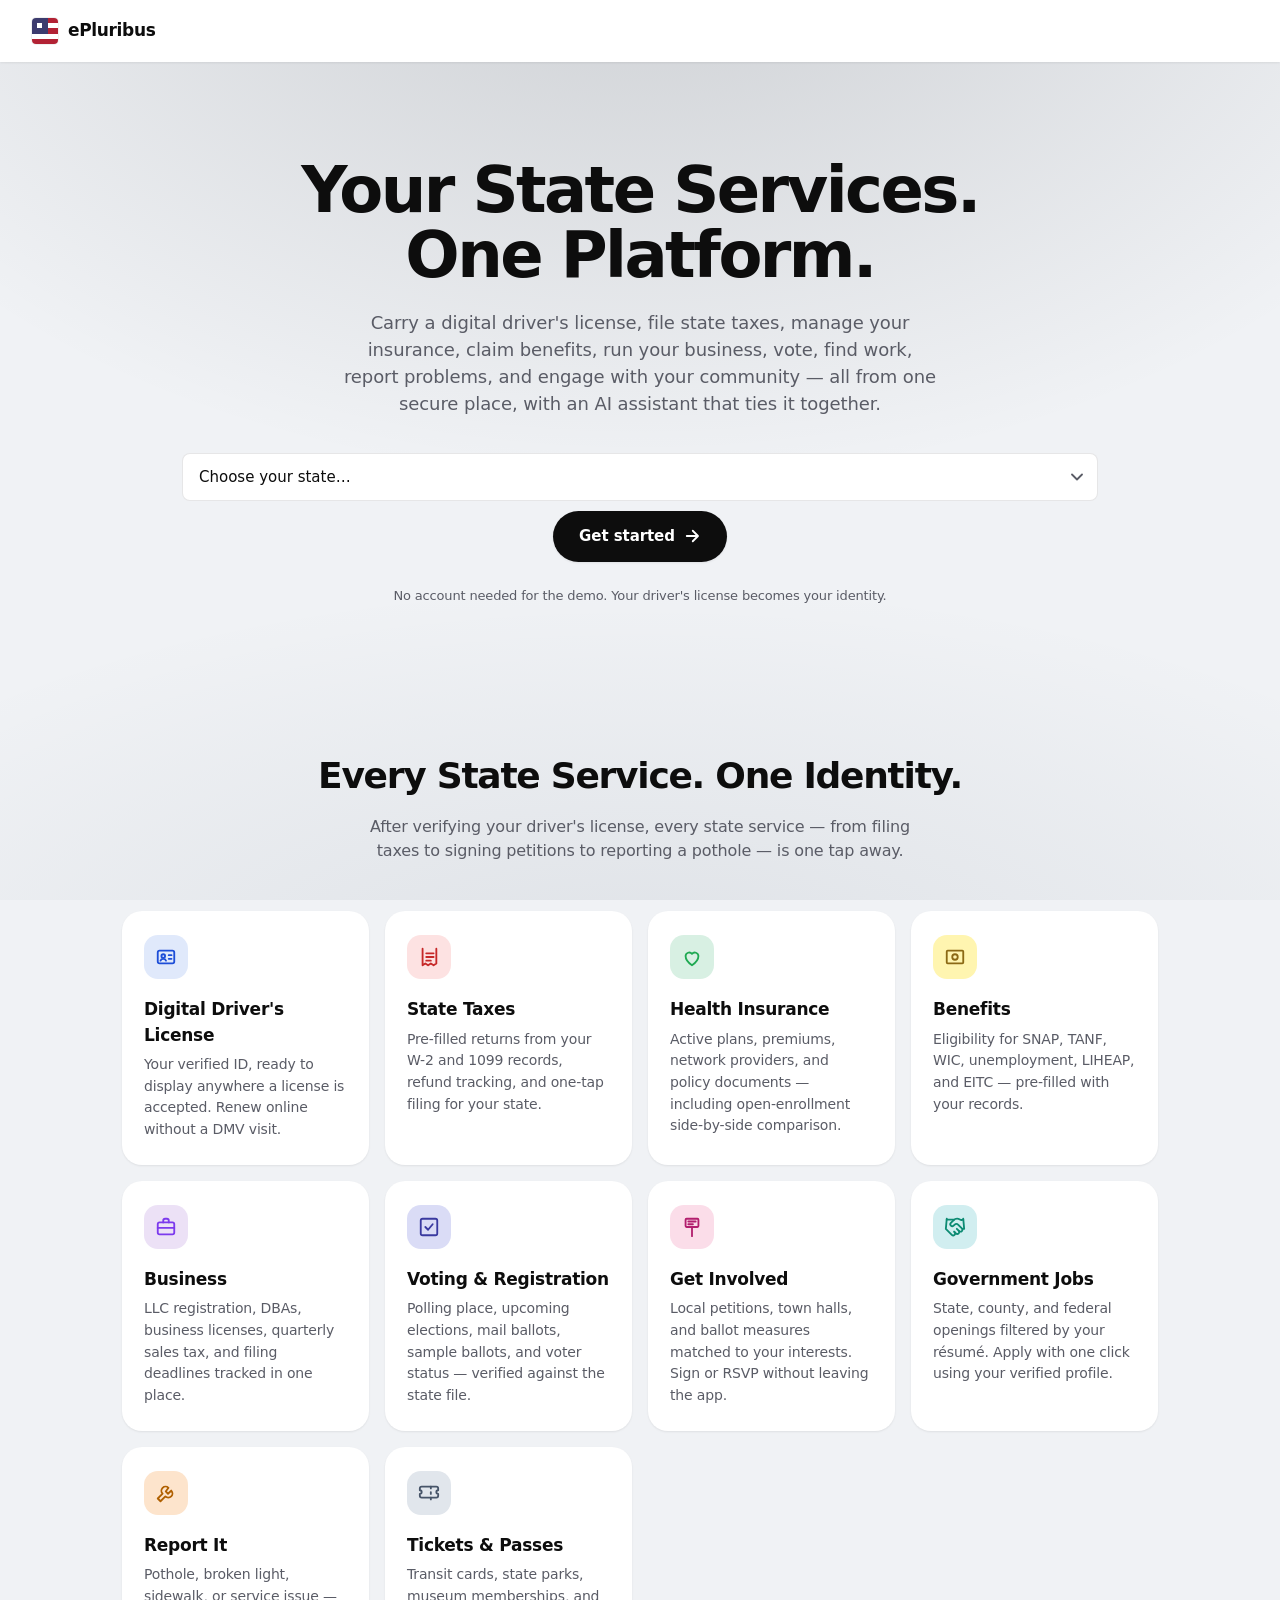
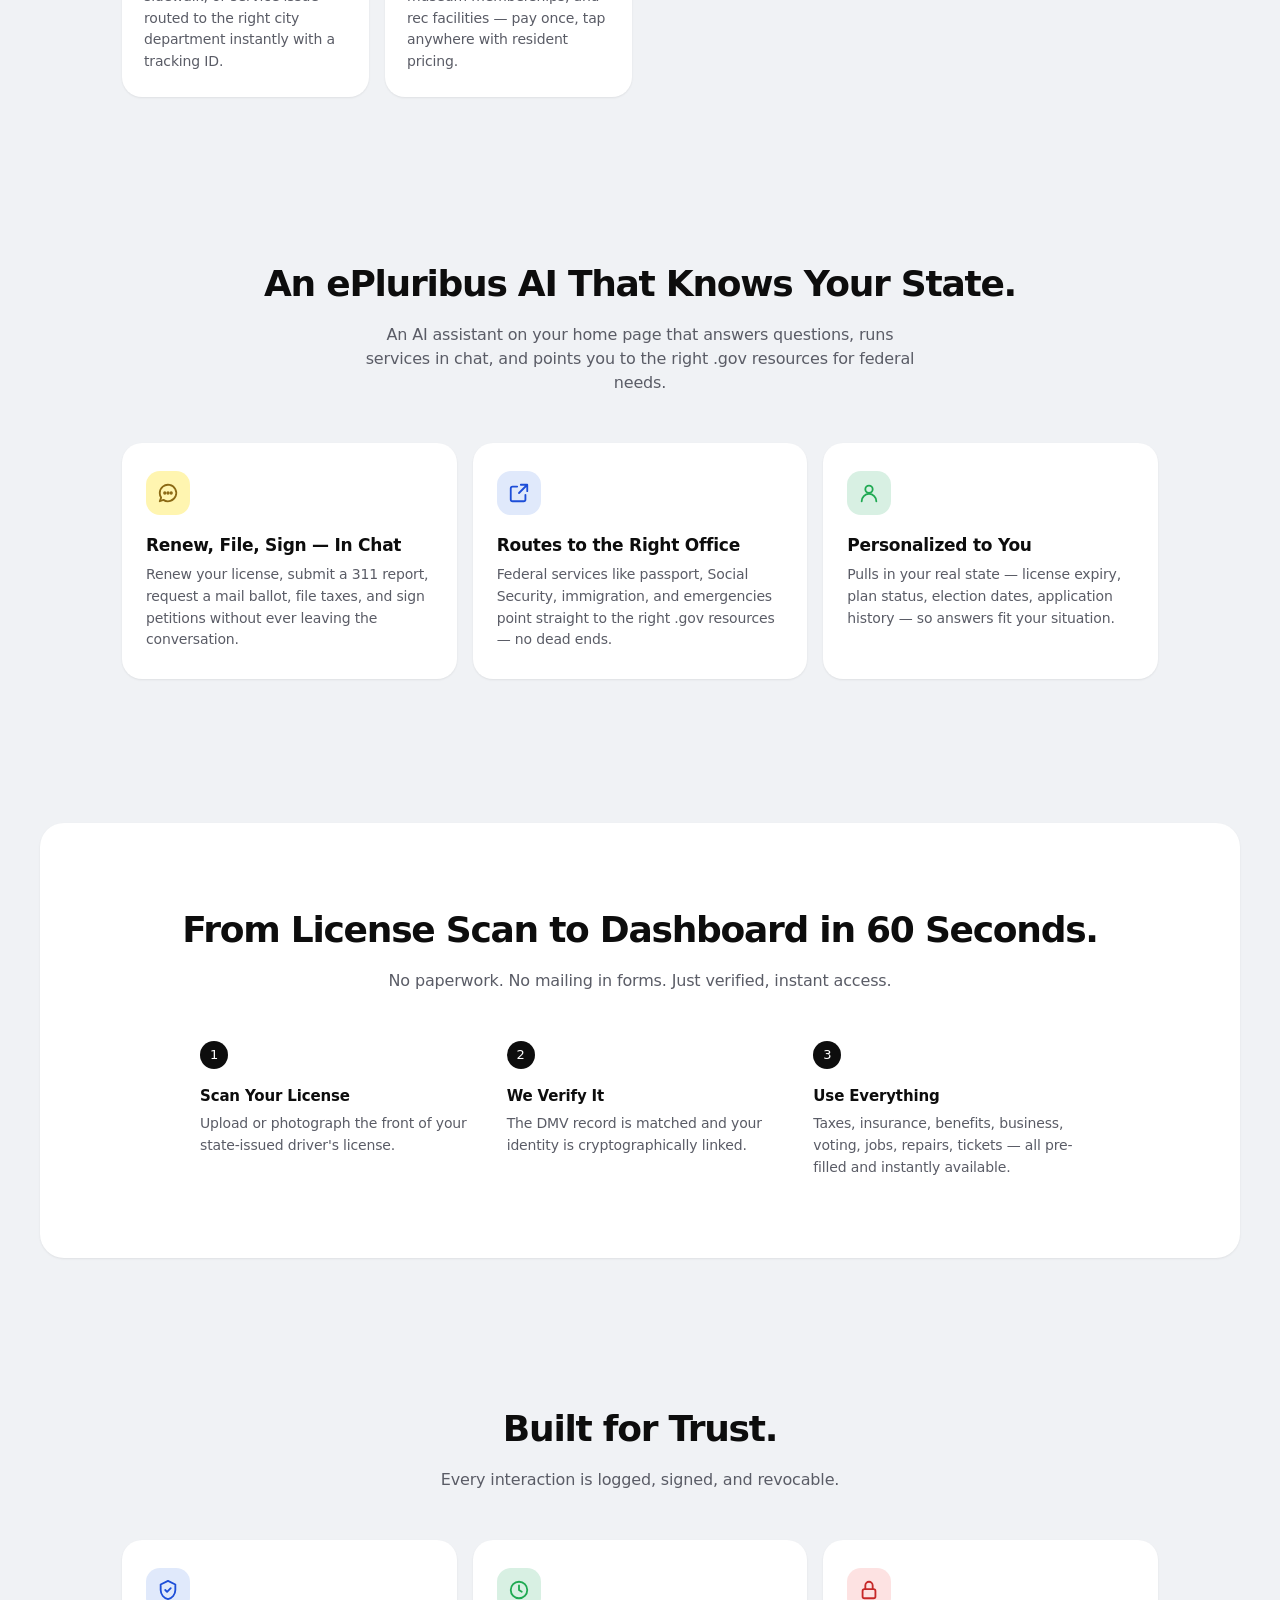
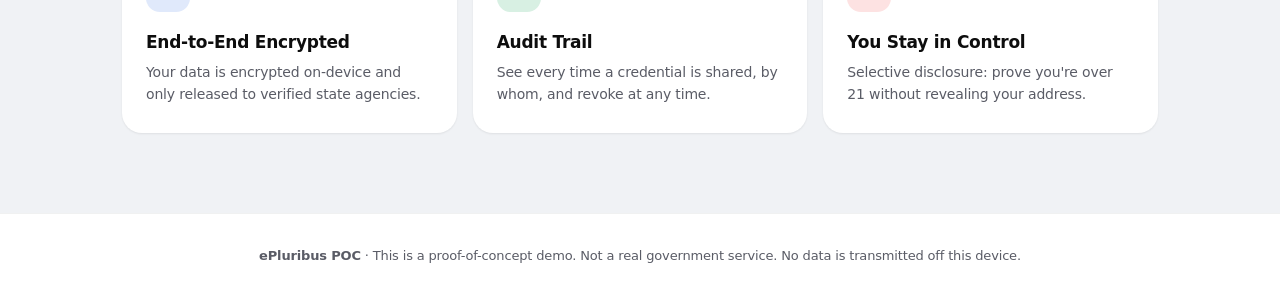
==== commit 76439d8e: "Give the Benefits icon's outer rectangle vertical breathing room The rect was 10px tall (y 7-17) aro" ====
--- a/index.html
+++ b/index.html
@@ -59,7 +59,7 @@
         </div>
         <div class="feature-card">
           <div class="feature-icon gold">
-            <svg width="22" height="22" viewBox="0 0 24 24" fill="none" stroke="currentColor" stroke-width="2" stroke-linecap="round" stroke-linejoin="round"><rect x="3" y="7" width="18" height="10" rx="1"/><circle cx="12" cy="12" r="3"/></svg>
+            <svg width="22" height="22" viewBox="0 0 24 24" fill="none" stroke="currentColor" stroke-width="2" stroke-linecap="round" stroke-linejoin="round"><rect x="3" y="5" width="18" height="14" rx="1"/><circle cx="12" cy="12" r="3"/></svg>
           </div>
           <h3>Benefits</h3>
           <p>Eligibility for SNAP, TANF, WIC, unemployment, LIHEAP, and EITC — pre-filled with your records.</p>
--- a/css/styles.css
+++ b/css/styles.css
@@ -143,20 +143,29 @@
   letter-spacing: -0.005em;
 }
 .btn:hover { text-decoration: none; }
-.btn-primary { background: var(--diia-black); color: white; }
-.btn-primary:hover { background: #000; box-shadow: var(--shadow-2); }
+.btn-primary {
+  background: var(--license-accent, #0d0d0d);
+  color: white;
+  box-shadow: var(--shadow-1);
+}
+.btn-primary:hover {
+  background: color-mix(in srgb, var(--license-accent, #0d0d0d) 88%, black);
+  color: white;
+  box-shadow: var(--shadow-2);
+  transform: translateY(-1px);
+}
 .btn-secondary {
-  background: var(--surface);
+  background: var(--surface-2);
   color: var(--text);
   box-shadow: var(--shadow-1);
 }
-.btn-secondary:hover { box-shadow: var(--shadow-2); transform: translateY(-1px); }
+.btn-secondary:hover { background: var(--surface-3); box-shadow: var(--shadow-2); transform: translateY(-1px); }
 .btn-ghost { background: transparent; color: var(--text); font-weight: 500; }
 .btn-ghost:hover { background: var(--surface-2); }
 /* Bold yellow CTA — use for the most important call-to-action on a screen */
-.btn-accent { background: var(--license-accent, #c9a227); color: white; }
+.btn-accent { background: var(--license-accent, #0d0d0d); color: white; }
 .btn-accent:hover {
-  background: color-mix(in srgb, var(--license-accent, #c9a227) 88%, black);
+  background: color-mix(in srgb, var(--license-accent, #0d0d0d) 88%, black);
   box-shadow: var(--shadow-2);
 }
 .btn-lg { padding: 14px 26px; font-size: 15px; }
@@ -172,8 +181,8 @@
 .hero-eyebrow {
   display: inline-block;
   padding: 6px 14px;
-  background: color-mix(in srgb, var(--license-accent, #c9a227) 22%, white);
-  color: color-mix(in srgb, var(--license-accent, #c9a227) 70%, var(--diia-black));
+  background: color-mix(in srgb, var(--license-accent, #0d0d0d) 22%, white);
+  color: color-mix(in srgb, var(--license-accent, #0d0d0d) 70%, var(--diia-black));
   border-radius: var(--radius-pill);
   font-weight: 700;
   font-size: 12px;
@@ -205,17 +214,23 @@
   align-items: center;
 }
 .state-select {
-  padding: 12px 16px;
+  padding: 12px 40px 12px 16px;
   font-size: 15px;
   border-radius: var(--radius-sm);
   border: 1px solid var(--border-strong);
-  background: white;
+  background-color: white;
+  background-image: url("data:image/svg+xml;utf8,<svg xmlns='http://www.w3.org/2000/svg' width='12' height='8' viewBox='0 0 12 8' fill='none' stroke='%235a5c66' stroke-width='1.8' stroke-linecap='round' stroke-linejoin='round'><path d='M1 1.5l5 5 5-5'/></svg>");
+  background-repeat: no-repeat;
+  background-position: right 14px center;
+  appearance: none;
+  -webkit-appearance: none;
+  -moz-appearance: none;
   font-family: inherit;
   min-width: 240px;
   cursor: pointer;
-  transition: border-color 0.15s ease;
-}
-.state-select:hover { border-color: var(--text); }
+  transition: background-color 0.15s ease, border-color 0.15s ease;
+}
+.state-select:hover { background-color: var(--surface-2); }
 
 /* === Features Grid === */
 .features {
@@ -255,8 +270,8 @@
   display: grid;
   place-items: center;
   margin-bottom: 18px;
-  background: color-mix(in srgb, var(--license-accent, #c9a227) 18%, white);
-  color: color-mix(in srgb, var(--license-accent, #c9a227) 70%, var(--diia-black));
+  background: color-mix(in srgb, var(--license-accent, #0d0d0d) 18%, white);
+  color: color-mix(in srgb, var(--license-accent, #0d0d0d) 70%, var(--diia-black));
   border: none;
 }
 .feature-icon.blue   { background: #e0e9fb; color: #1d4ed8; }
@@ -484,7 +499,7 @@
 }
 .progress-fill {
   height: 100%;
-  background: var(--text);
+  background: var(--license-accent, var(--text));
   border-radius: 100px;
   width: 0;
   transition: width 0.4s ease;
@@ -530,8 +545,20 @@
   grid-template-columns: 64px 1fr;
   min-height: 100vh;
 }
+/* Suppress transitions on the sidebar (and its descendants) for one frame
+   after mount, so the initial 72→240px width settle when the cursor
+   happens to be over the sidebar at navigation time doesn't visibly
+   "close and reopen". JS strips this class after a couple of rAFs. */
+.sidebar.no-transitions,
+.sidebar.no-transitions *,
+.sidebar.no-transitions *::before,
+.sidebar.no-transitions *::after {
+  transition: none !important;
+}
 .sidebar {
-  background: var(--surface);
+  background: rgba(255, 255, 255, 0.55);
+  backdrop-filter: saturate(140%) blur(12px);
+  -webkit-backdrop-filter: saturate(140%) blur(12px);
   border-right: none;
   display: flex;
   flex-direction: column;
@@ -543,9 +570,19 @@
   overflow: hidden;
   z-index: 50;
   box-shadow: var(--shadow-1);
-  transition: width 0.2s ease, box-shadow 0.2s ease;
-}
-.sidebar:hover {
+  transition: width 0.2s ease, box-shadow 0.2s ease, background 0.2s ease, backdrop-filter 0.2s ease;
+}
+/* When expanded, drop the frost — solid white surface so the labels
+   read clearly without the gradient bleeding through behind them.
+   .force-open mirrors :hover so the sidebar can be held expanded on
+   navigation arrival until the user moves the cursor away (the
+   browser's :hover state isn't applied until a mouse event, so a
+   click→navigate would otherwise show a brief 72px collapsed flash). */
+.sidebar:hover,
+.sidebar.force-open {
+  background: var(--surface);
+  backdrop-filter: none;
+  -webkit-backdrop-filter: none;
   width: 240px;
   box-shadow: var(--shadow-3);
 }
@@ -560,7 +597,11 @@
 .sidebar:hover .brand span,
 .sidebar:hover nav a span,
 .sidebar:hover .user-info,
-.sidebar:hover .signout {
+.sidebar:hover .signout,
+.sidebar.force-open .brand span,
+.sidebar.force-open nav a span,
+.sidebar.force-open .user-info,
+.sidebar.force-open .signout {
   opacity: 1;
   pointer-events: auto;
 }
@@ -593,13 +634,13 @@
 }
 .sidebar nav a:hover { background: var(--surface-2); color: var(--text); text-decoration: none; }
 .sidebar nav a.active {
-  background: color-mix(in srgb, var(--license-accent, #c9a227) 22%, white);
-  color: color-mix(in srgb, var(--license-accent, #c9a227) 70%, var(--diia-black));
+  background: color-mix(in srgb, var(--license-accent, #0d0d0d) 22%, white);
+  color: color-mix(in srgb, var(--license-accent, #0d0d0d) 70%, var(--diia-black));
   font-weight: 700;
   box-shadow: none;
   border: none;
 }
-.sidebar nav a.active svg { color: color-mix(in srgb, var(--license-accent, #c9a227) 70%, var(--diia-black)); opacity: 1; }
+.sidebar nav a.active svg { color: color-mix(in srgb, var(--license-accent, #0d0d0d) 70%, var(--diia-black)); opacity: 1; }
 .sidebar nav a svg { flex-shrink: 0; opacity: 0.9; }
 
 .user-card {
@@ -612,7 +653,7 @@
   gap: 10px;
   transition: background 0.15s ease, border-color 0.15s ease, padding 0.15s ease;
 }
-.sidebar:not(:hover) .user-card {
+.sidebar:not(:hover):not(.force-open) .user-card {
   background: transparent;
   border-color: transparent;
   padding: 4px 9px;
@@ -666,16 +707,6 @@
   position: relative;
   isolation: isolate;
 }
-.main-content::before {
-  content: "";
-  position: absolute;
-  top: 0;
-  left: 0;
-  right: 0;
-  height: 3px;
-  background: var(--license-accent, var(--border));
-  z-index: 1;
-}
 .page-header {
   display: flex;
   align-items: flex-end;
@@ -771,8 +802,8 @@
   place-items: center;
   margin-bottom: 18px;
   /* Default falls back to a soft tint of the citizen's state-themed accent */
-  background: color-mix(in srgb, var(--license-accent, #c9a227) 18%, white);
-  color: color-mix(in srgb, var(--license-accent, #c9a227) 70%, var(--diia-black));
+  background: color-mix(in srgb, var(--license-accent, #0d0d0d) 18%, white);
+  color: color-mix(in srgb, var(--license-accent, #0d0d0d) 70%, var(--diia-black));
   border: none;
 }
 .service-icon.blue   { background: #e0e9fb; color: #1d4ed8; }
@@ -798,7 +829,6 @@
   display: flex;
   flex-direction: column;
   align-items: flex-start;
-  gap: 20px;
 }
 .license-card {
   width: 100%;
@@ -811,7 +841,9 @@
     repeating-linear-gradient(22deg, transparent 0 6px, rgba(255,255,255,0.025) 6px 7px),
     linear-gradient(135deg, var(--license-deep, #0a1138) 0%, #06092a 100%);
   color: white;
-  padding: 22px 24px;
+  padding: clamp(14px, 4.23cqi, 22px) clamp(16px, 4.62cqi, 24px);
+  container-type: inline-size;
+  container-name: license-card;
   position: relative;
   box-shadow:
     inset 0 1px 0 rgba(255,255,255,0.10),
@@ -878,8 +910,11 @@
       rgba(8, 12, 35, 0.65) 100%);
 }
 
+/* Inner-layout values use cqi so the card scales as a single unit.
+   1cqi = 1% of the card's inline size; clamped to keep text legible at
+   tiny widths and visually identical at the 520px max-width target. */
 .license-state {
-  font-size: 14px;
+  font-size: clamp(11px, 2.7cqi, 14px);
   font-weight: 600;
   text-transform: uppercase;
   letter-spacing: 0.10em;
@@ -890,7 +925,7 @@
   border-bottom: 1px solid var(--license-accent, rgba(255,255,255,0.4));
 }
 .license-type {
-  font-size: 10px;
+  font-size: clamp(8px, 1.92cqi, 10px);
   opacity: 0.7;
   text-transform: uppercase;
   letter-spacing: 0.14em;
@@ -902,10 +937,10 @@
 
 .passport-flag {
   position: absolute;
-  top: 18px;
-  right: 22px;
-  width: 38px;
-  height: 20px;
+  top: clamp(12px, 3.46cqi, 18px);
+  right: clamp(14px, 4.23cqi, 22px);
+  width: clamp(28px, 7.31cqi, 38px);
+  height: clamp(15px, 3.85cqi, 20px);
   border-radius: 2px;
   overflow: hidden;
   box-shadow: 0 1px 2px rgba(0,0,0,0.35), inset 0 0 0 0.5px rgba(0,0,0,0.15);
@@ -913,17 +948,18 @@
 }
 
 .license-portrait {
-  width: 78px;
-  height: 96px;
+  width: clamp(56px, 15cqi, 78px);
+  height: clamp(70px, 18.46cqi, 96px);
   border-radius: 6px;
   background: linear-gradient(180deg,
-    color-mix(in srgb, var(--license-accent, #c9a227) 28%, #2a3548) 0%,
+    color-mix(in srgb, var(--license-accent, #0d0d0d) 28%, #2a3548) 0%,
     #1a2236 100%);
   position: absolute;
-  top: 96px; left: 24px;
+  top: clamp(70px, 18.46cqi, 96px);
+  left: clamp(16px, 4.62cqi, 24px);
   display: grid;
   place-items: center;
-  font-size: 24px;
+  font-size: clamp(17px, 4.62cqi, 24px);
   font-weight: 600;
   color: rgba(255,255,255,0.92);
   letter-spacing: 0.05em;
@@ -937,13 +973,13 @@
 
 .license-fields {
   position: absolute;
-  top: 96px;
-  left: 116px;
-  right: 24px;
+  top: clamp(70px, 18.46cqi, 96px);
+  left: clamp(82px, 22.31cqi, 116px);
+  right: clamp(16px, 4.62cqi, 24px);
   z-index: 3;
 }
 .license-name {
-  font-size: 18px;
+  font-size: clamp(13px, 3.46cqi, 18px);
   font-weight: 600;
   letter-spacing: 0.02em;
   margin-bottom: 2px;
@@ -954,11 +990,11 @@
   text-shadow: 0 1px 0 rgba(0,0,0,0.30), 0 0 1px rgba(255,255,255,0.12);
 }
 .license-address {
-  font-size: 14px;
+  font-size: clamp(11px, 2.7cqi, 14px);
   font-weight: 500;
   letter-spacing: 0.05em;
   color: rgba(255,255,255,0.72);
-  margin-bottom: 12px;
+  margin-bottom: clamp(8px, 2.31cqi, 12px);
   white-space: nowrap;
   overflow: hidden;
   text-overflow: ellipsis;
@@ -966,21 +1002,23 @@
 }
 /* Meta fields fill the empty bottom half of the card in a 4-column grid.
    minmax(0, 1fr) forces truly equal columns regardless of content width
-   (otherwise long labels like "Date of Birth" can stretch their cell). */
+   (otherwise long labels like "Date of Birth" can stretch their cell).
+   Gap and font sizes scale with the card so the grid doesn't crowd or
+   spill at narrower widths. */
 .license-meta {
   position: absolute;
-  left: 24px;
-  right: 24px;
-  bottom: 22px;
+  left: clamp(16px, 4.62cqi, 24px);
+  right: clamp(16px, 4.62cqi, 24px);
+  bottom: clamp(14px, 4.23cqi, 22px);
   z-index: 3;
   display: grid;
   grid-template-columns: repeat(4, minmax(0, 1fr));
-  gap: 18px 24px;
+  gap: clamp(10px, 3.46cqi, 18px) clamp(12px, 4.62cqi, 24px);
 }
 .license-meta > div { line-height: 1.15; min-width: 0; }
 .license-meta span {
   display: block;
-  font-size: 9px;
+  font-size: clamp(7px, 1.73cqi, 9px);
   letter-spacing: 0.14em;
   text-transform: uppercase;
   opacity: 0.6;
@@ -990,7 +1028,7 @@
 }
 .license-meta strong {
   display: block;
-  font-size: 14px;
+  font-size: clamp(11px, 2.7cqi, 14px);
   font-weight: 600;
   letter-spacing: 0.02em;
   color: rgba(255,255,255,0.96);
@@ -1005,7 +1043,7 @@
   gap: 8px;
 }
 .license-num-line span {
-  font-size: 9px;
+  font-size: clamp(7px, 1.73cqi, 9px);
   letter-spacing: 0.20em;
   text-transform: uppercase;
   opacity: 0.65;
@@ -1013,7 +1051,7 @@
   color: rgba(255,255,255,0.85);
 }
 .license-num-line strong {
-  font-size: 14px;
+  font-size: clamp(11px, 2.7cqi, 14px);
   font-weight: 600;
   letter-spacing: 0.02em;
   color: rgba(255,255,255,0.96);
@@ -1030,6 +1068,12 @@
   aspect-ratio: 1.586 / 1;
   perspective: 1400px;
   position: relative;
+  cursor: pointer;
+}
+.license-flip:focus-visible {
+  outline: 2px solid var(--license-accent, #0d0d0d);
+  outline-offset: 4px;
+  border-radius: 18px;
 }
 .license-flip-inner {
   position: relative;
@@ -1063,7 +1107,7 @@
     linear-gradient(135deg, #0c2a6b 0%, #051538 100%);
   display: grid;
   place-items: center;
-  padding: 24px;
+  padding: clamp(16px, 4.62cqi, 24px);
   font-family: -apple-system, "Segoe UI", sans-serif;
 }
 .license-back-content {
@@ -1077,14 +1121,14 @@
   color: white;
 }
 .license-back-state {
-  font-size: 12px;
+  font-size: clamp(10px, 2.31cqi, 12px);
   font-weight: 600;
   text-transform: uppercase;
   letter-spacing: 0.20em;
   opacity: 0.88;
 }
 .license-back-label {
-  font-size: 10px;
+  font-size: clamp(8px, 1.92cqi, 10px);
   opacity: 0.55;
   text-transform: uppercase;
   letter-spacing: 0.18em;
@@ -1092,8 +1136,8 @@
   margin-top: -6px;
 }
 .license-qr-large {
-  width: 168px;
-  height: 168px;
+  width: clamp(120px, 32.31cqi, 168px);
+  height: clamp(120px, 32.31cqi, 168px);
   background: white;
   border-radius: 10px;
   padding: 8px;
@@ -1145,6 +1189,40 @@
 
 .license-actions { display: flex; gap: 10px; margin-top: 20px; flex-wrap: wrap; }
 
+/* Floating share/selective-disclosure button on the license front. Sits
+   in the upper-right corner — the driver's license front leaves that
+   area empty (no passport flag). Frosted white circle; click opens the
+   selective-share demo. event.stopPropagation in the inline handler
+   prevents the parent .license-flip from also flipping. */
+.license-share-btn {
+  position: absolute;
+  top: clamp(10px, 3.46cqi, 18px);
+  right: clamp(10px, 3.46cqi, 18px);
+  width: clamp(28px, 7.31cqi, 36px);
+  height: clamp(28px, 7.31cqi, 36px);
+  border-radius: 50%;
+  background: rgba(255, 255, 255, 0.14);
+  backdrop-filter: blur(8px);
+  -webkit-backdrop-filter: blur(8px);
+  border: 1px solid rgba(255, 255, 255, 0.22);
+  color: white;
+  cursor: pointer;
+  display: grid;
+  place-items: center;
+  z-index: 4;
+  transition: background 0.15s ease, transform 0.18s ease, border-color 0.15s ease;
+}
+.license-share-btn:hover {
+  background: rgba(255, 255, 255, 0.24);
+  border-color: rgba(255, 255, 255, 0.36);
+  transform: translateY(-1px);
+}
+.license-share-btn:focus-visible {
+  outline: 2px solid var(--license-accent, #0d0d0d);
+  outline-offset: 2px;
+}
+.license-share-btn svg { width: 60%; height: 60%; }
+
 /* === Wallet tabs + document panels === */
 .doc-tabs {
   display: flex;
@@ -1159,20 +1237,33 @@
   font: inherit;
   font-size: 13px;
   font-weight: 500;
-  padding: 8px 14px;
+  padding: 9px 15px;
   border-radius: 100px;
-  border: 1px solid var(--border-strong);
-  background: white;
+  border: none;
+  background: var(--surface-2);
   color: var(--text-muted);
+  box-shadow: var(--shadow-1);
   cursor: pointer;
-  transition: border-color 0.15s ease, color 0.15s ease, background 0.15s ease;
+  transition: background 0.15s ease, color 0.15s ease, box-shadow 0.18s ease, transform 0.18s ease;
   letter-spacing: -0.005em;
 }
-.doc-tab:hover { border-color: var(--text); color: var(--text); }
+.doc-tab:hover {
+  background: var(--surface-3);
+  color: var(--text);
+  box-shadow: var(--shadow-2);
+  transform: translateY(-1px);
+}
 .doc-tab.active {
-  background: var(--text);
-  border-color: var(--text);
+  background: var(--license-accent, #0d0d0d);
   color: white;
+  box-shadow: var(--shadow-1);
+  transform: none;
+}
+.doc-tab.active:hover {
+  background: color-mix(in srgb, var(--license-accent, #0d0d0d) 88%, black);
+  color: white;
+  box-shadow: var(--shadow-2);
+  transform: translateY(-1px);
 }
 .doc-tab svg { flex-shrink: 0; }
 
@@ -1718,6 +1809,12 @@
   aspect-ratio: 1.586 / 1;
   perspective: 1400px;
   position: relative;
+  cursor: pointer;
+}
+.doc-flip:focus-visible {
+  outline: 2px solid var(--license-accent, #0d0d0d);
+  outline-offset: 4px;
+  border-radius: 18px;
 }
 .doc-flip-inner {
   position: relative;
@@ -1880,6 +1977,17 @@
   display: inline-flex;
   align-items: stretch;
   position: relative;
+  border-radius: var(--radius-pill);
+  transition: box-shadow 0.18s ease;
+}
+/* When active, the pill carries its elevation as a single unit on the
+   group rather than per-segment, so the seam between main and bell
+   doesn't break the shadow shape. */
+.action-group[data-active="true"] {
+  box-shadow: var(--shadow-1);
+}
+.action-group[data-active="true"]:hover {
+  box-shadow: var(--shadow-2);
 }
 .action-main {
   white-space: nowrap;
@@ -1891,9 +1999,22 @@
   border-top-right-radius: 0;
   border-bottom-right-radius: 0;
 }
+/* Suppress per-button hover lift + shadow on the action-main when its
+   group is active — the elevation lives on the .action-group so the
+   connected pill stays visually unified. The JS swaps the main between
+   .btn-primary (inactive) and .btn-secondary (active), so we target
+   .action-main to cover both cases. */
+.action-group[data-active="true"] .action-main,
+.action-group[data-active="true"] .action-main:hover {
+  box-shadow: none;
+  transform: none;
+}
 /* Bell collapses to zero width when the group is inactive — width, padding,
    border, and opacity all animate together so the bell appears to slide
-   out of the right edge of the main button. */
+   out of the right edge of the main button. When the group becomes active,
+   the JS swaps .action-main from .btn-primary to .btn-secondary, so the
+   bell matches that secondary --surface-2 / --text style — the pill reads
+   as a single soft-gray segmented control. */
 .action-bell {
   display: inline-flex;
   align-items: center;
@@ -1902,11 +2023,11 @@
   padding: 0;
   border: 1px solid transparent;
   border-left-width: 0;
-  background: white;
+  background: var(--surface-2);
   color: var(--text);
   cursor: pointer;
-  border-top-right-radius: var(--radius-sm);
-  border-bottom-right-radius: var(--radius-sm);
+  border-top-right-radius: var(--radius-pill);
+  border-bottom-right-radius: var(--radius-pill);
   font: inherit;
   overflow: hidden;
   opacity: 0;
@@ -1914,21 +2035,34 @@
   white-space: nowrap;
   transition: max-width 0.28s cubic-bezier(0.2, 0.8, 0.2, 1),
               padding 0.28s cubic-bezier(0.2, 0.8, 0.2, 1),
+              background 0.15s ease,
               border-color 0.15s ease,
               border-left-width 0.28s cubic-bezier(0.2, 0.8, 0.2, 1),
               opacity 0.2s ease;
 }
+/* Active bell: same --surface-2 fill as the active .btn-secondary main —
+   the only visual seam is a subtle dark divider on the left. Hover bumps
+   to --surface-3 to mirror the main button's secondary hover. */
 .action-group[data-active="true"] .action-bell {
   max-width: 80px;
   padding: 0 10px;
-  border-color: var(--border-strong);
+  background: var(--surface-2);
+  color: var(--text);
+  border-color: transparent;
+  border-left-color: rgba(0, 0, 0, 0.10);
   border-left-width: 1px;
   opacity: 1;
   pointer-events: auto;
 }
-.action-group[data-active="true"] .action-bell:hover { border-color: var(--text); }
-.action-bell-icon { flex-shrink: 0; }
-.action-bell-chevron { flex-shrink: 0; opacity: 0.7; }
+.action-group[data-active="true"] .action-bell:hover {
+  background: var(--surface-3);
+  border-left-color: rgba(0, 0, 0, 0.16);
+}
+/* Bump stroke widths so the bell icons read at a similar visual weight
+   to the main button's font-weight: 600 text — otherwise the text on
+   the left looks heavier than the icon glyphs on the right. */
+.action-bell-icon { flex-shrink: 0; stroke-width: 2.4; }
+.action-bell-chevron { flex-shrink: 0; opacity: 0.7; stroke-width: 3; }
 
 /* Notification level menu (dropdown from the bell). */
 .notify-menu {
@@ -2192,7 +2326,7 @@
 .badge-success { background: rgba(31, 169, 82, 0.14); color: #157a3b; }
 .badge-warning { background: rgba(255, 168, 0, 0.16); color: #b06a00; }
 .badge-danger  { background: rgba(224, 49, 49, 0.13); color: #b21f1f; }
-.badge-info    { background: color-mix(in srgb, var(--license-accent, #c9a227) 22%, white); color: color-mix(in srgb, var(--license-accent, #c9a227) 70%, var(--diia-black)); }
+.badge-info    { background: color-mix(in srgb, var(--license-accent, #0d0d0d) 22%, white); color: color-mix(in srgb, var(--license-accent, #0d0d0d) 70%, var(--diia-black)); }
 .badge-neutral { background: var(--surface-3); color: var(--text-muted); }
 .dot {
   width: 5px; height: 5px;
@@ -2201,26 +2335,11 @@
   background: currentColor;
 }
 
-/* === Disclaimer / banners === */
-.disclaimer {
-  background: var(--surface);
-  border: none;
-  box-shadow: var(--shadow-1);
-  color: var(--text-muted);
-  padding: 12px 16px;
-  border-radius: var(--radius);
-  font-size: 12.5px;
-  margin-bottom: 20px;
-  display: flex;
-  align-items: center;
-  gap: 10px;
-}
-
+/* === Status banners === */
 .banner-success {
-  background: rgba(4, 120, 87, 0.06);
-  border: 1px solid rgba(4, 120, 87, 0.20);
+  background: rgba(4, 120, 87, 0.10);
   color: #065f46;
-  padding: 12px 16px;
+  padding: 14px 18px;
   border-radius: var(--radius);
   font-size: 13.5px;
   margin-bottom: 20px;
@@ -2228,6 +2347,10 @@
   align-items: center;
   gap: 12px;
 }
+/* Restore display:none for the [hidden] attribute — the .banner-success
+   class's display:flex was beating the user-agent rule, so banners
+   marked hidden in HTML rendered anyway. */
+.banner-success[hidden] { display: none; }
 
 /* === Forms === Diia filled style — soft tile bg, no harsh borders */
 input[type="text"], input[type="email"], input[type="number"],
@@ -2245,8 +2368,29 @@
 }
 input:focus, select:focus, textarea:focus {
   outline: none;
-  background: var(--surface);
-  box-shadow: 0 0 0 2px var(--diia-black);
+  background-color: var(--surface);
+}
+/* Use :focus-visible so the 2-px ring only shows for keyboard
+   navigation — clicking a field shouldn't slap a harsh outline on
+   it. Tinted with the per-state accent for on-brand a11y. */
+input:focus-visible, select:focus-visible, textarea:focus-visible {
+  box-shadow: 0 0 0 2px var(--license-accent, #0d0d0d);
+}
+/* Replace the native <select> arrow with a custom chevron so it has
+   proper breathing room from the right edge instead of sitting flush
+   against it. Padding-right makes room for the arrow + spacing. */
+select {
+  padding-right: 40px;
+  background-image: url("data:image/svg+xml;utf8,<svg xmlns='http://www.w3.org/2000/svg' width='12' height='8' viewBox='0 0 12 8' fill='none' stroke='%235a5c66' stroke-width='1.8' stroke-linecap='round' stroke-linejoin='round'><path d='M1 1.5l5 5 5-5'/></svg>");
+  background-repeat: no-repeat;
+  background-position: right 16px center;
+  appearance: none;
+  -webkit-appearance: none;
+  -moz-appearance: none;
+  cursor: pointer;
+}
+select:focus {
+  background-image: url("data:image/svg+xml;utf8,<svg xmlns='http://www.w3.org/2000/svg' width='12' height='8' viewBox='0 0 12 8' fill='none' stroke='%230d0d0d' stroke-width='1.8' stroke-linecap='round' stroke-linejoin='round'><path d='M1 1.5l5 5 5-5'/></svg>");
 }
 .form-row { margin-bottom: 14px; }
 .form-row label {
@@ -2312,8 +2456,8 @@
   width: 36px;
   height: 36px;
   border-radius: 50%;
-  background: color-mix(in srgb, var(--license-accent, #c9a227) 22%, white);
-  color: color-mix(in srgb, var(--license-accent, #c9a227) 70%, var(--diia-black));
+  background: color-mix(in srgb, var(--license-accent, #0d0d0d) 22%, white);
+  color: color-mix(in srgb, var(--license-accent, #0d0d0d) 70%, var(--diia-black));
   display: grid;
   place-items: center;
   flex-shrink: 0;
@@ -2425,7 +2569,7 @@
   font-weight: 600;
   transition: background 0.15s ease;
 }
-.chatbot-suggestion:hover { background: color-mix(in srgb, var(--license-accent, #c9a227) 22%, white); }
+.chatbot-suggestion:hover { background: color-mix(in srgb, var(--license-accent, #0d0d0d) 22%, white); }
 
 .chatbot-input {
   display: flex;
@@ -2445,14 +2589,16 @@
 }
 .chatbot-input input:focus {
   background: var(--surface);
-  box-shadow: 0 0 0 2px var(--diia-black);
   outline: none;
+}
+.chatbot-input input:focus-visible {
+  box-shadow: 0 0 0 2px var(--license-accent, #0d0d0d);
 }
 .chatbot-input button {
   width: 40px;
   height: 40px;
   border-radius: var(--radius-pill);
-  background: var(--license-accent, #c9a227);
+  background: var(--license-accent, #0d0d0d);
   color: white;
   border: none;
   cursor: pointer;
@@ -2462,7 +2608,7 @@
   transition: background 0.15s ease, transform 0.12s ease;
 }
 .chatbot-input button:hover {
-  background: color-mix(in srgb, var(--license-accent, #c9a227) 88%, black);
+  background: color-mix(in srgb, var(--license-accent, #0d0d0d) 88%, black);
 }
 .chatbot-input button:active { transform: scale(0.94); }
 .chatbot-disclaimer {
@@ -2715,18 +2861,9 @@
   .scanned-info { grid-template-columns: 1fr; }
   .howit-grid { grid-template-columns: 1fr; gap: 32px; }
   .features-grid { grid-template-columns: 1fr; }
-  .license-name { font-size: 15px; margin-bottom: 1px; }
-  .license-address { font-size: 12px; margin-bottom: 8px; }
-  .passport-flag { width: 32px; height: 17px; top: 16px; right: 18px; }
-  .license-portrait { width: 64px; height: 80px; font-size: 20px; top: 86px; left: 22px; }
-  .license-fields { left: 96px; top: 86px; }
+  /* license-card internals scale via container queries on .license-card itself,
+     so no per-breakpoint overrides needed here. Just the glyph opacity tweak. */
   .license-glyph { opacity: 0.50; }
-  .license-meta { left: 20px; right: 20px; bottom: 18px; gap: 12px 14px; }
-  .license-meta strong { font-size: 12px; }
-  .license-meta span { font-size: 8px; letter-spacing: 0.10em; margin-bottom: 2px; }
-  .license-num-line { margin-top: 4px; gap: 6px; }
-  .license-num-line strong { font-size: 12px; }
-  .license-num-line span { font-size: 8px; }
   .license-qr-large { width: 134px; height: 134px; padding: 6px; }
 }
 
@@ -2734,6 +2871,14 @@
    Used on the healthcare page to keep each card terse until the user
    shows interest. Uses grid-rows trick so transitions are smooth. */
 .plan-tile { transition: box-shadow 0.18s ease, transform 0.18s ease; }
+/* Plan-tile columns are narrower than .info-field's 200px min-width,
+   so the four summary fields (Deductible/OOP/Effective/Renews etc.)
+   were stacking one-per-row. Drop the min-width inside plan tiles so
+   they render as a 2x2. */
+.plan-tile .scanned-info .info-field {
+  min-width: 0;
+  flex-basis: calc(50% - 4px);
+}
 .plan-tile:hover { box-shadow: var(--shadow-lg); transform: translateY(-1px); }
 .plan-extra {
   display: grid;
@@ -2796,7 +2941,7 @@
   min-height: 100vh;
   display: flex;
   flex-direction: column;
-  background: var(--bg);
+  background: transparent;
 }
 .chatbot-inline.chatbot-hero {
   height: 100vh;
@@ -2933,7 +3078,7 @@
   margin-bottom: 6px;
   background:
     radial-gradient(circle,
-      color-mix(in srgb, var(--license-accent, #c9a227) 70%, transparent) 0%,
+      color-mix(in srgb, var(--license-accent, #0d0d0d) 70%, transparent) 0%,
       transparent 65%),
     var(--text);
   background-size: 250% 250%, 100% 100%;
@@ -2997,7 +3142,11 @@
   max-width: 80%;
 }
 
-/* Floating composer pinned to the bottom of the viewport, centered. */
+/* Floating composer pinned to the bottom of the viewport, centered.
+   Transparent so the body's per-state gradient wash shows through —
+   messages don't actually scroll past the composer (the thread above
+   has its own overflow-y: auto), so no fade-to-bg is needed for
+   legibility. */
 .chatbot-inline.chatbot-hero .chatbot-composer {
   position: sticky;
   bottom: 0;
@@ -3005,7 +3154,7 @@
   max-width: 760px;
   margin: 0 auto;
   padding: 12px 24px 16px;
-  background: linear-gradient(to bottom, transparent 0%, var(--bg) 28%);
+  background: transparent;
 }
 .chatbot-inline.chatbot-hero .chatbot-suggestions {
   border-top: none;
@@ -3045,11 +3194,16 @@
 .chatbot-inline.chatbot-hero .chatbot-input button {
   width: 48px;
   height: 48px;
-  background: var(--diia-black);
+  background: var(--license-accent, #0d0d0d);
   color: white;
   box-shadow: var(--shadow-1);
-}
-.chatbot-inline.chatbot-hero .chatbot-input button:hover { background: #000; box-shadow: var(--shadow-2); }
+  transition: background 0.15s ease, box-shadow 0.18s ease, transform 0.18s ease;
+}
+.chatbot-inline.chatbot-hero .chatbot-input button:hover {
+  background: color-mix(in srgb, var(--license-accent, #0d0d0d) 88%, black);
+  box-shadow: var(--shadow-2);
+  transform: translateY(-1px);
+}
 .chatbot-inline.chatbot-hero .chatbot-disclaimer {
   padding: 8px 0 4px;
   font-size: 11px;
@@ -3066,3 +3220,46 @@
   .chatbot-inline.chatbot-hero .chatbot-input input { padding: 14px 18px; font-size: 15px; }
   .chatbot-inline.chatbot-hero .chatbot-input button { width: 44px; height: 44px; }
 }
+
+/* Resources that live below the chatbot hero on the dashboard.
+   .main-content-chatbot strips its own padding so the hero can be
+   full-bleed; this wrapper restores the standard page padding for
+   the Quick Services tile grid and Recent Activity / For You cards. */
+.dashboard-extras {
+  padding: 56px 44px 72px;
+  max-width: 1200px;
+  width: 100%;
+  margin: 0 auto;
+}
+@media (max-width: 900px) {
+  .dashboard-extras { padding: 32px 20px 48px; }
+}
+
+/* Soft per-state background gradient wash — two domes, Diia-style.
+   Top-anchored radial uses --license-accent (per-state warm/cool tone)
+   pre-mixed with --license-deep at 70/30 so high-luminosity accents
+   (GA peach, AZ/CO tan, AK/CT slate) carry enough weight against the
+   light --bg; saturated accents (CA gold, TX terracotta, FL teal) stay
+   distinctive. Bottom-anchored radial uses --license-deep alone — adds
+   a subtle cool ground glow that reads similarly across states. Both
+   fade to transparent and layer over the body's --bg color. Fixed
+   attachment so the washes stay anchored to the viewport as the user
+   scrolls. */
+body {
+  background:
+    radial-gradient(
+      ellipse 1400px 900px at 50% -100px,
+      color-mix(in srgb,
+        color-mix(in srgb, var(--license-accent, #0d0d0d) 70%, var(--license-deep, #0a1f3a)) 16%,
+        transparent
+      ) 0%,
+      transparent 65%
+    ),
+    radial-gradient(
+      ellipse 1600px 700px at 50% calc(100% + 100px),
+      color-mix(in srgb, var(--license-deep, #0a1f3a) 8%, transparent) 0%,
+      transparent 60%
+    );
+  background-attachment: fixed;
+  background-color: var(--bg);
+}
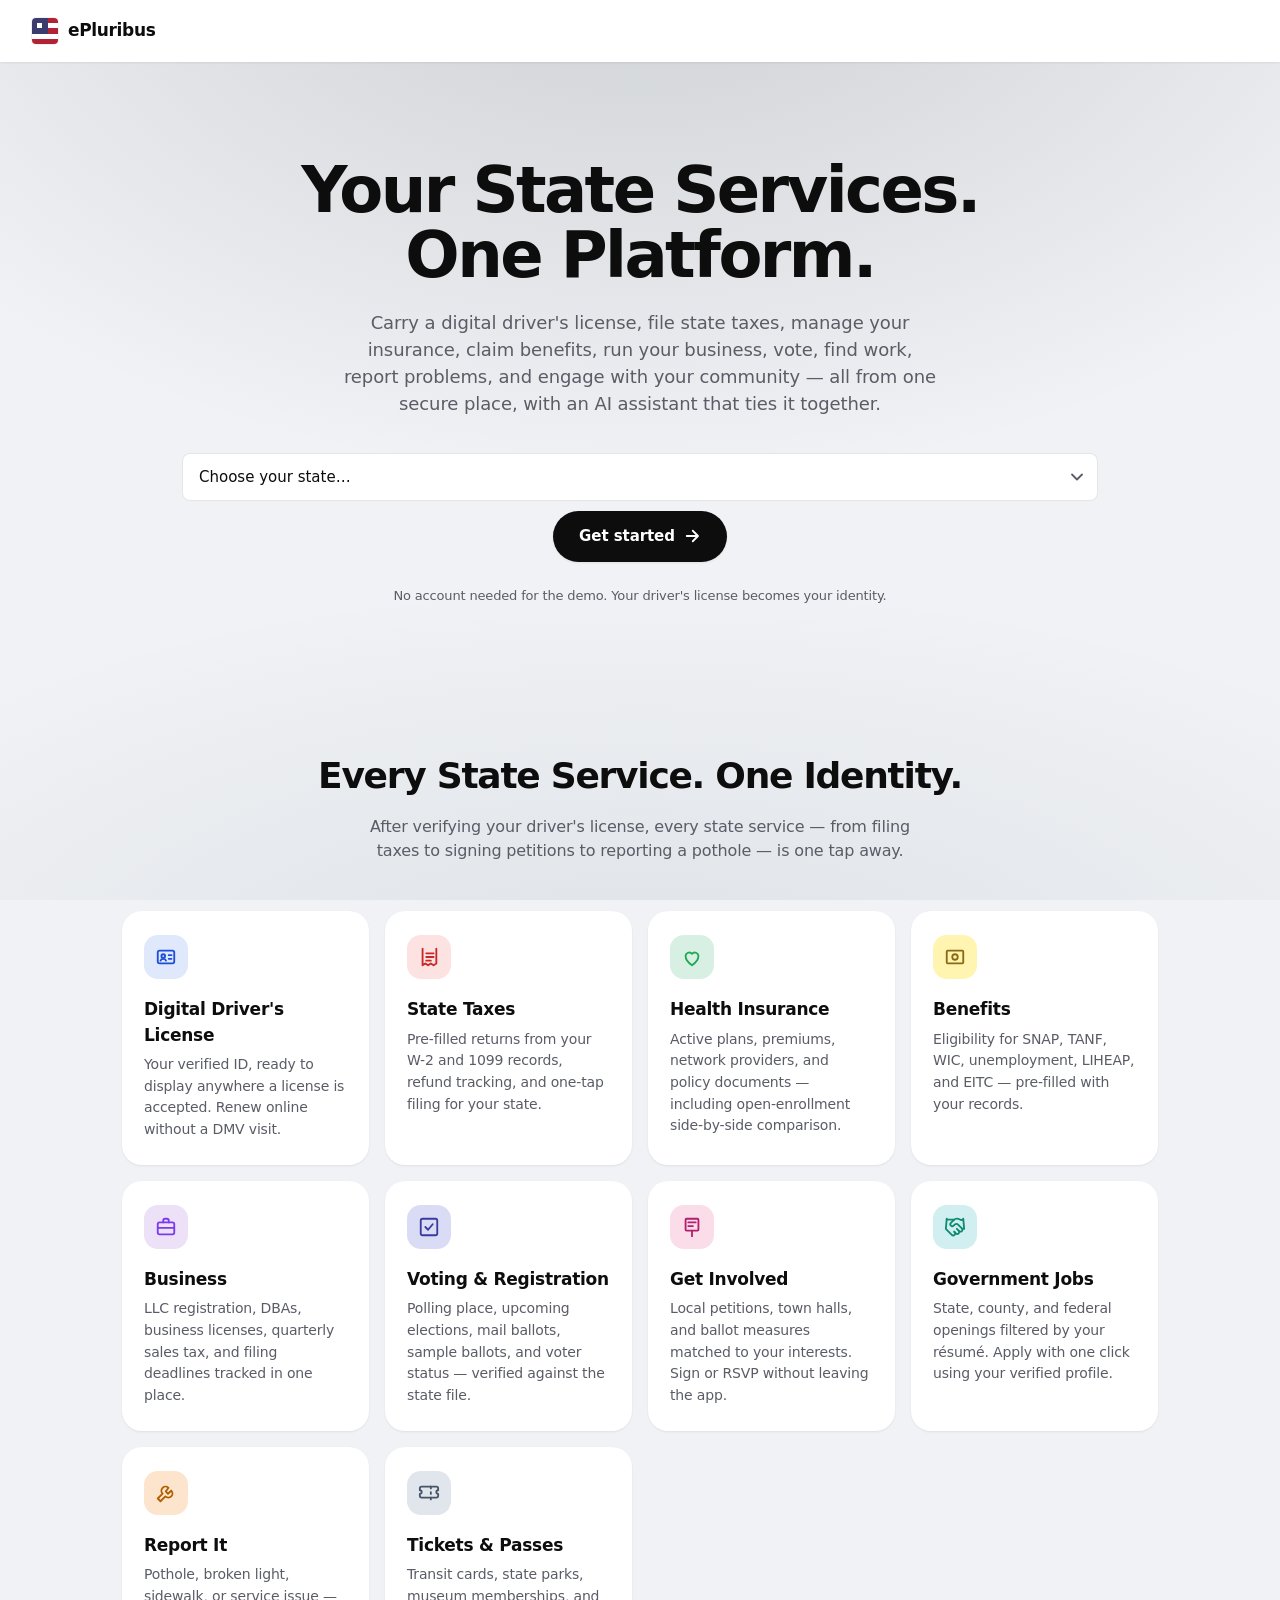
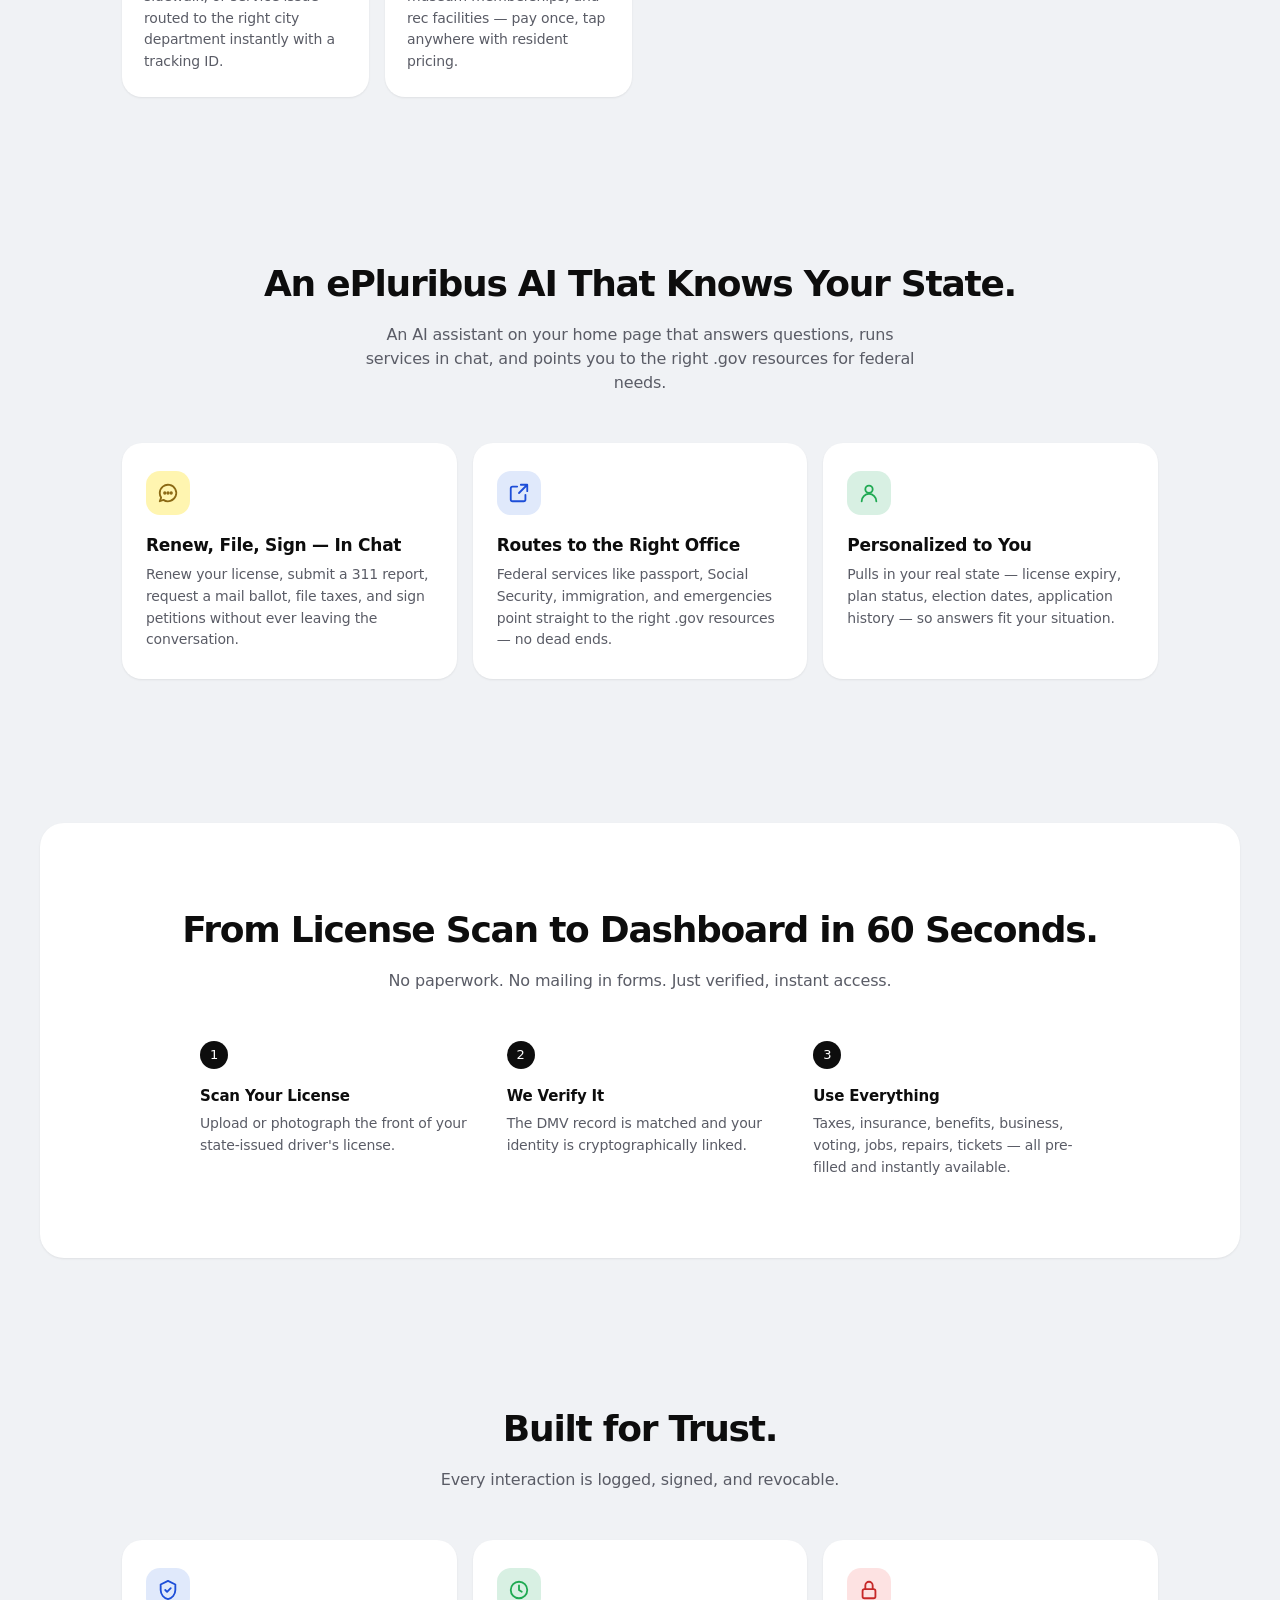
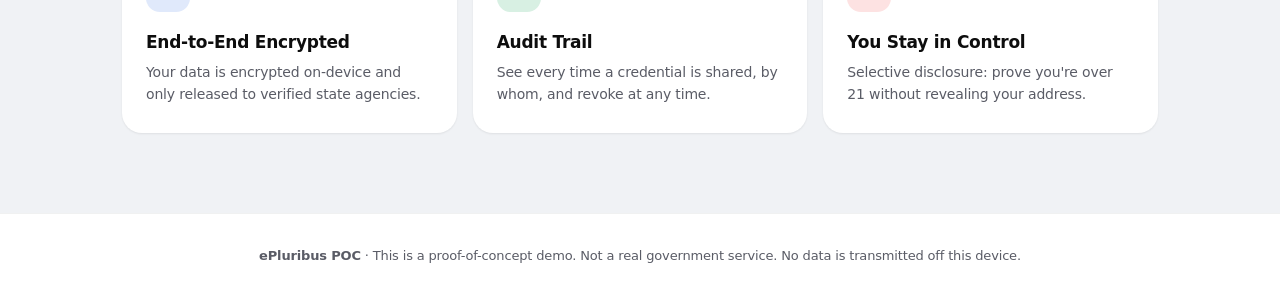
==== commit ce788c85: "Rebalance the picket-sign icon — bigger sign, shorter stick The sign was 9 units tall above a 10-uni" ====
--- a/index.html
+++ b/index.html
@@ -80,7 +80,7 @@
         </div>
         <div class="feature-card">
           <div class="feature-icon rose">
-            <svg width="22" height="22" viewBox="0 0 24 24" fill="none" stroke="currentColor" stroke-width="2" stroke-linecap="round" stroke-linejoin="round"><rect x="5" y="3" width="14" height="9" rx="1"/><path d="M8 6h8M8 9h5"/><path d="M12 12v10"/></svg>
+            <svg width="22" height="22" viewBox="0 0 24 24" fill="none" stroke="currentColor" stroke-width="2" stroke-linecap="round" stroke-linejoin="round"><rect x="5" y="3" width="14" height="13" rx="1"/><path d="M8 7h8M8 11h5"/><path d="M12 16v6"/></svg>
           </div>
           <h3>Get Involved</h3>
           <p>Local petitions, town halls, and ballot measures matched to your interests. Sign or RSVP without leaving the app.</p>
